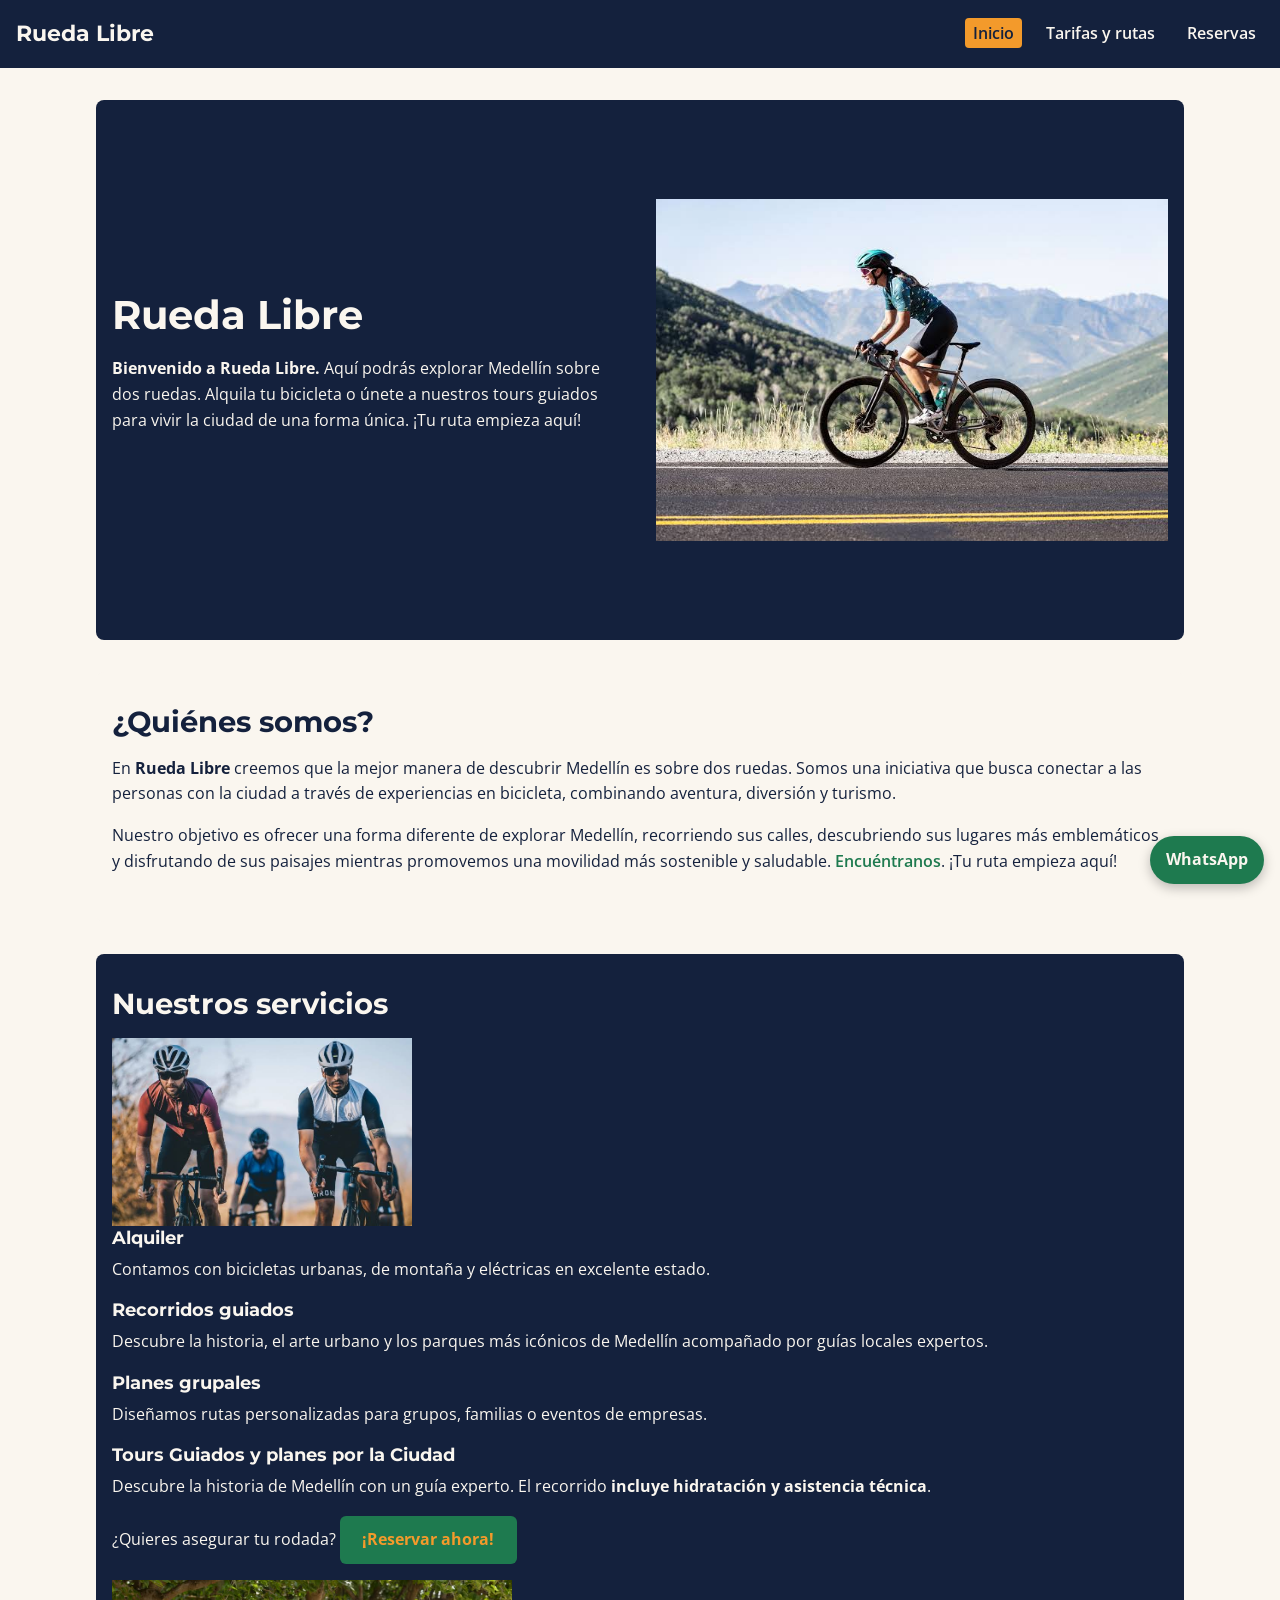
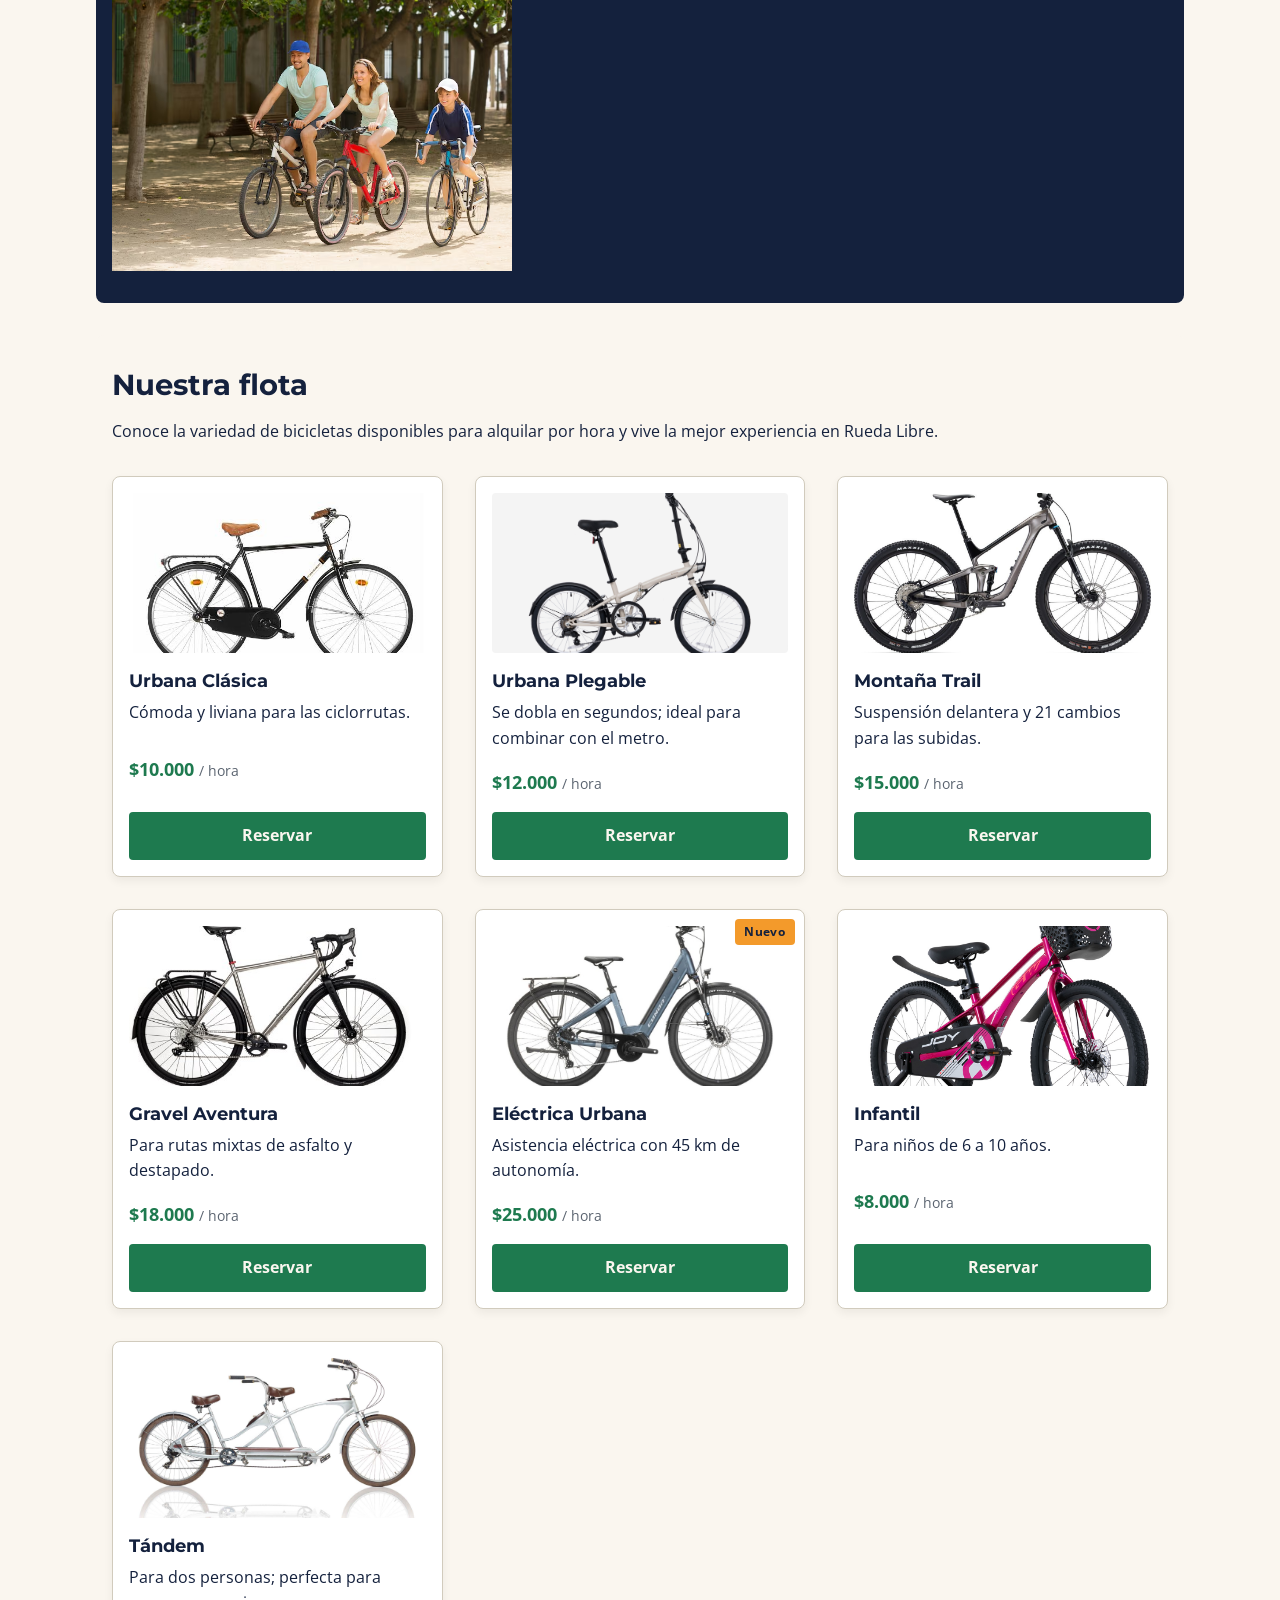
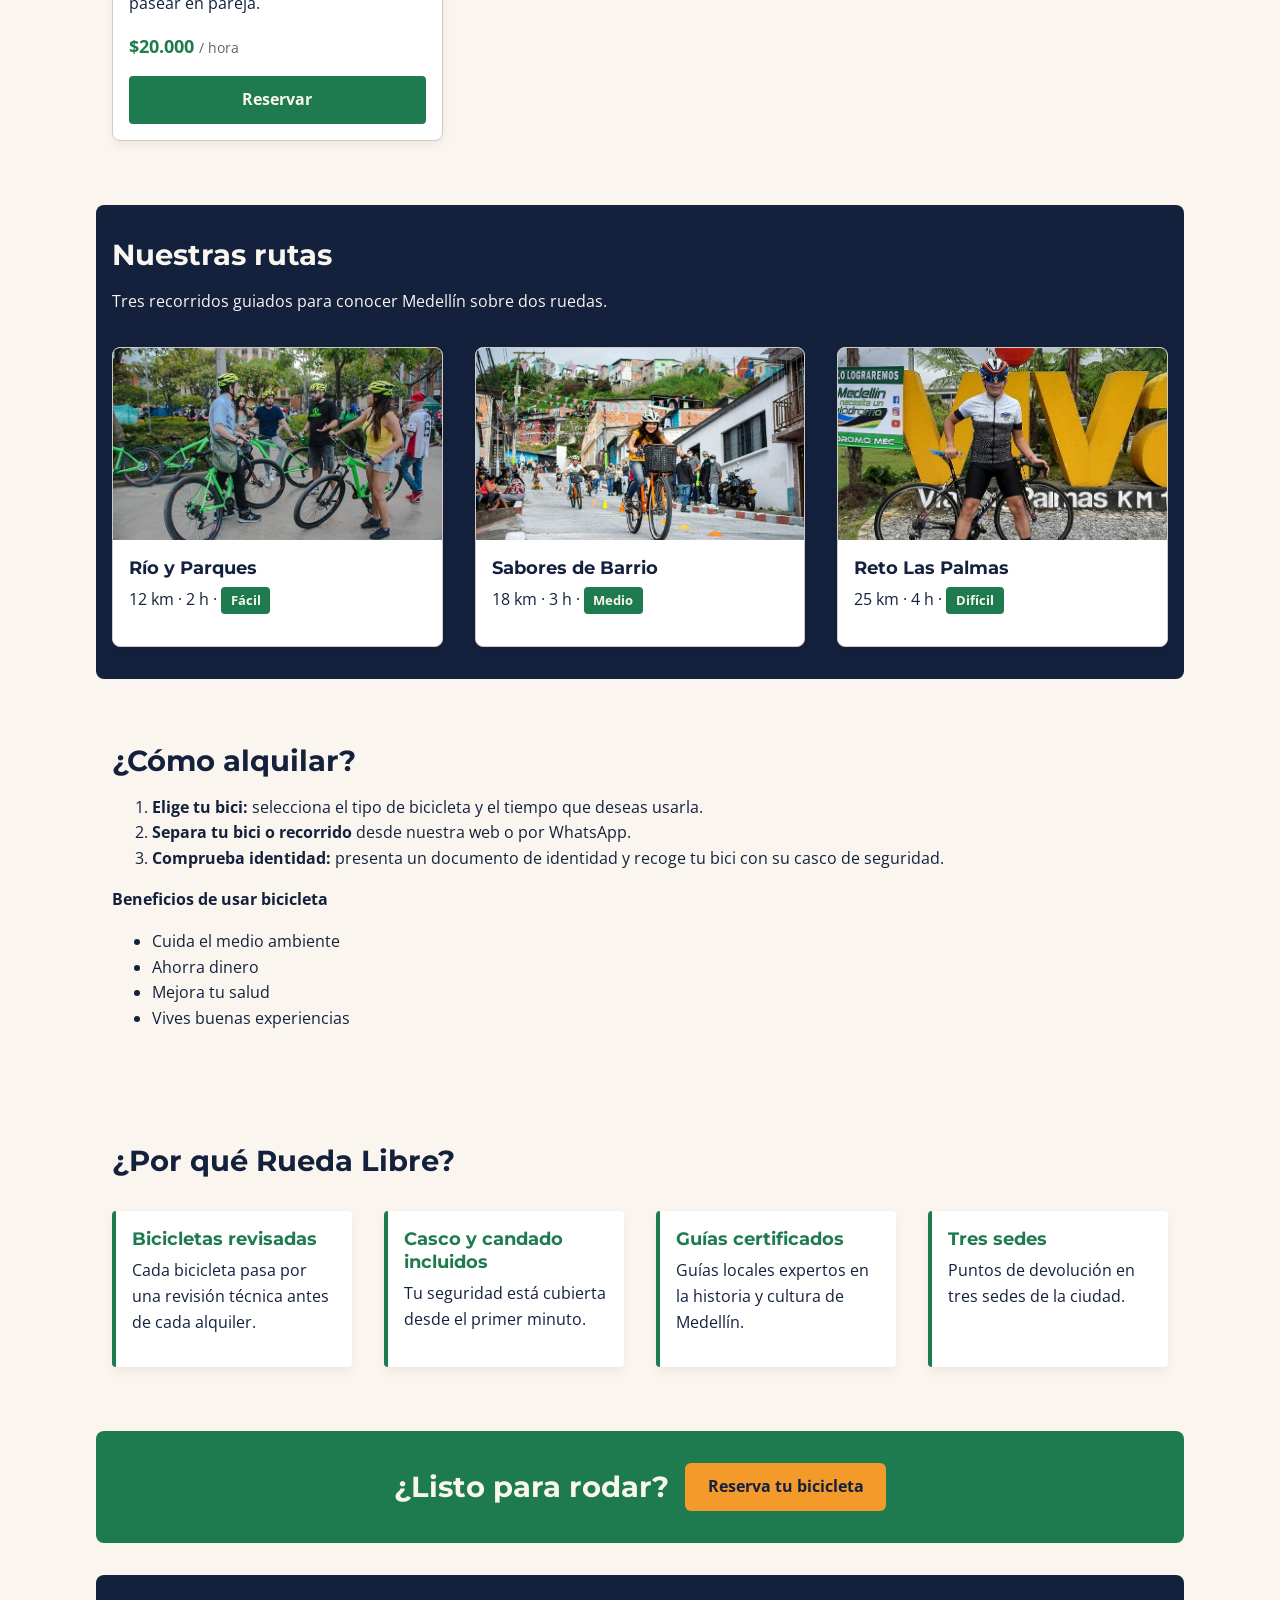
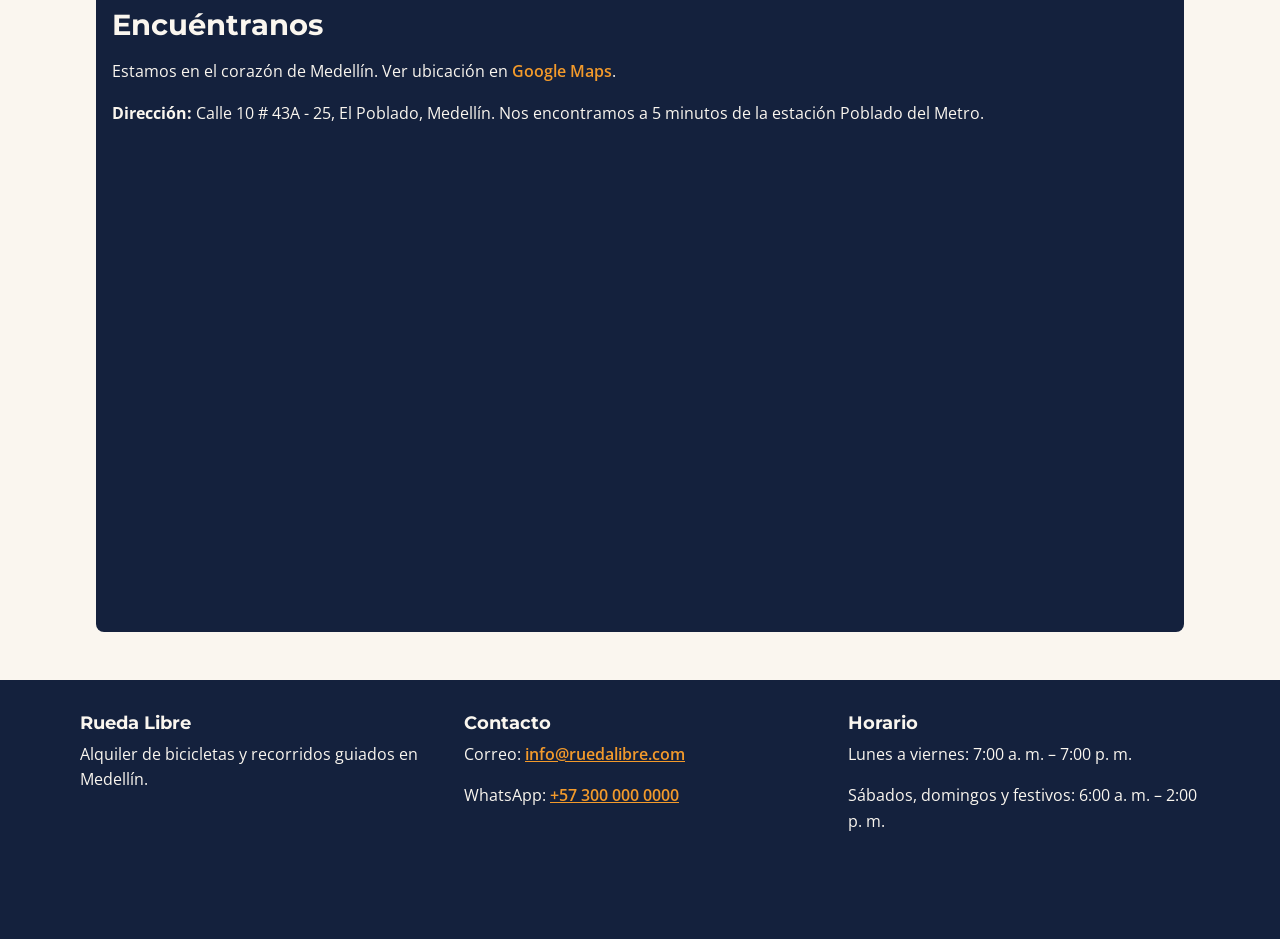
==== index.html @ cf364b38 "Actulizacion Rueda libre" ====
<!DOCTYPE html>
<html lang="es">
<head>
  <meta charset="UTF-8">
  <meta name="viewport" content="width=device-width, initial-scale=1.0">
  <meta name="description" content="Rueda Libre: alquiler de bicicletas y recorridos guiados en Medellín.">
  <title>Rueda Libre | Alquiler de Bicicletas en Medellín</title>

  <!-- Google Fonts -->
  <link rel="preconnect" href="https://fonts.googleapis.com">
  <link rel="preconnect" href="https://fonts.gstatic.com" crossorigin>
  <link href="https://fonts.googleapis.com/css2?family=Montserrat:wght@700&family=Open+Sans:wght@400;600&display=swap" rel="stylesheet">

  <!-- Hoja de estilos propia -->
  <link rel="stylesheet" href="./css/styles.css">
</head>
<body>

  <header>
    <p>Rueda Libre</p>
    <nav aria-label="Navegación principal">
      <ul id="menu">
        <li><a href="index.html" class="activo">Inicio</a></li>
        <li><a href="paginas/tarifas.html">Tarifas y rutas</a></li>
        <li><a href="paginas/reservas.html">Reservas</a></li>
      </ul>
    </nav>
  </header>

  <main>

    <!-- Portada -->
    <section id="bienvenida" class="container-oscuro portada">
      <div class="portada-texto">
        <h1>Rueda Libre</h1>
        <p><strong>Bienvenido a Rueda Libre.</strong> Aquí podrás explorar Medellín sobre dos ruedas. Alquila tu bicicleta o únete a nuestros tours guiados para vivir la ciudad de una forma única. ¡Tu ruta empieza aquí!</p>
      </div>
      <img src="./img/Logo.jpeg" alt="Logo de Rueda Libre" width="600">
    </section>

    <!-- Quiénes somos -->
    <section id="quienes-somos" class="container-claro">
      <h2>¿Quiénes somos?</h2>
      <p>En <strong>Rueda Libre</strong> creemos que la mejor manera de descubrir Medellín es sobre dos ruedas. Somos una iniciativa que busca conectar a las personas con la ciudad a través de experiencias en bicicleta, combinando aventura, diversión y turismo.</p>
      <p>Nuestro objetivo es ofrecer una forma diferente de explorar Medellín, recorriendo sus calles, descubriendo sus lugares más emblemáticos y disfrutando de sus paisajes mientras promovemos una movilidad más sostenible y saludable. <a href="#encuentranos">Encuéntranos</a>. ¡Tu ruta empieza aquí!</p>
    </section>

    <!-- Servicios -->
    <section id="nuestros-servicios" class="container-oscuro">
      <h2>Nuestros servicios</h2>
      <img src="./img/Servicios.jpeg" alt="Servicios ofrecidos por Rueda Libre" width="300">

      <article>
        <h3>Alquiler</h3>
        <p>Contamos con bicicletas urbanas, de montaña y eléctricas en excelente estado.</p>
      </article>

      <article>
        <h3>Recorridos guiados</h3>
        <p>Descubre la historia, el arte urbano y los parques más icónicos de Medellín acompañado por guías locales expertos.</p>
      </article>

      <article>
        <h3>Planes grupales</h3>
        <p>Diseñamos rutas personalizadas para grupos, familias o eventos de empresas.</p>
      </article>

      <article>
        <h3>Tours Guiados y planes por la Ciudad</h3>
        <p>Descubre la historia de Medellín con un guía experto. El recorrido <strong>incluye hidratación y asistencia técnica</strong>.</p>
        <p>¿Quieres asegurar tu rodada? <a href="paginas/reservas.html" class="btn-cta">¡Reservar ahora!</a></p>
        <img src="./img/familiaBici.avif" alt="Grupo de ciclistas en un tour por Medellín" width="400">
      </article>
    </section>

    <!-- Flota -->
    <section id="nuestra-flota" class="container-claro">
      <h2>Nuestra flota</h2>
      <p>Conoce la variedad de bicicletas disponibles para alquilar por hora y vive la mejor experiencia en Rueda Libre.</p>

      <div class="grid-flota">

        <article class="tarjeta-bici">
          <img src="./img/urbana-clasica.jpg" alt="Bicicleta urbana clásica de color claro">
          <h3>Urbana Clásica</h3>
          <p>Cómoda y liviana para las ciclorrutas.</p>
          <p class="precio">$10.000 <span class="unidad">/ hora</span></p>
          <a href="paginas/reservas.html" class="btn-reservar">Reservar</a>
        </article>

        <article class="tarjeta-bici">
          <img src="./img/urbana-plegable.jpg" alt="Bicicleta urbana plegable">
          <h3>Urbana Plegable</h3>
          <p>Se dobla en segundos; ideal para combinar con el metro.</p>
          <p class="precio">$12.000 <span class="unidad">/ hora</span></p>
          <a href="paginas/reservas.html" class="btn-reservar">Reservar</a>
        </article>

        <article class="tarjeta-bici">
          <img src="./img/montana-trail.jpg" alt="Bicicleta de montaña con suspensión delantera">
          <h3>Montaña Trail</h3>
          <p>Suspensión delantera y 21 cambios para las subidas.</p>
          <p class="precio">$15.000 <span class="unidad">/ hora</span></p>
          <a href="paginas/reservas.html" class="btn-reservar">Reservar</a>
        </article>

        <article class="tarjeta-bici">
          <img src="./img/gravel-aventura.jpg" alt="Bicicleta gravel para rutas mixtas">
          <h3>Gravel Aventura</h3>
          <p>Para rutas mixtas de asfalto y destapado.</p>
          <p class="precio">$18.000 <span class="unidad">/ hora</span></p>
          <a href="paginas/reservas.html" class="btn-reservar">Reservar</a>
        </article>

        <article class="tarjeta-bici">
          <span class="nuevo">Nuevo</span>
          <img src="./img/electrica-urbana.jpg" alt="Bicicleta eléctrica urbana">
          <h3>Eléctrica Urbana</h3>
          <p>Asistencia eléctrica con 45 km de autonomía.</p>
          <p class="precio">$25.000 <span class="unidad">/ hora</span></p>
          <a href="paginas/reservas.html" class="btn-reservar">Reservar</a>
        </article>

        <article class="tarjeta-bici">
          <img src="./img/infantil.jpg" alt="Bicicleta infantil para niños de 6 a 10 años">
          <h3>Infantil</h3>
          <p>Para niños de 6 a 10 años.</p>
          <p class="precio">$8.000 <span class="unidad">/ hora</span></p>
          <a href="paginas/reservas.html" class="btn-reservar">Reservar</a>
        </article>

        <article class="tarjeta-bici">
          <img src="./img/tandem.jpg" alt="Bicicleta tándem para dos personas">
          <h3>Tándem</h3>
          <p>Para dos personas; perfecta para pasear en pareja.</p>
          <p class="precio">$20.000 <span class="unidad">/ hora</span></p>
          <a href="paginas/reservas.html" class="btn-reservar">Reservar</a>
        </article>

      </div>
    </section>

    <section id="nuestras-rutas" class="container-oscuro">
      <h2>Nuestras rutas</h2>
      <p>Tres recorridos guiados para conocer Medellín sobre dos ruedas.</p>
      <div class="grid-rutas">

        <article class="tarjeta-ruta">
          <img src="./img/rio-parques.jpg" alt="Ciclistas recorriendo el río y los parques de Medellín">
          <div class="contenido">
            <h3>Río y Parques</h3>
            <p>12 km · 2 h · <span class="nivel">Fácil</span></p>
          </div>
        </article>

        <article class="tarjeta-ruta">
          <img src="./img/ruta-sabores-barrio.jpeg" alt="Ciclistas recorriendo los barrios de Medellín">
          <div class="contenido">
            <h3>Sabores de Barrio</h3>
            <p>18 km · 3 h · <span class="nivel">Medio</span></p>
          </div>
        </article>

        <article class="tarjeta-ruta">
          <img src="./img/ruta-laspalmas.jpg" alt="Ciclistas subiendo la vía Las Palmas">
          <div class="contenido">
            <h3>Reto Las Palmas</h3>
            <p>25 km · 4 h · <span class="nivel">Difícil</span></p>
          </div>
        </article>

      </div>
    </section>

    <!-- Cómo alquilar -->
    <section id="como-alquilar" class="container-claro">
      <h2>¿Cómo alquilar?</h2>
      <ol>
        <li><strong>Elige tu bici:</strong> selecciona el tipo de bicicleta y el tiempo que deseas usarla.</li>
        <li><strong>Separa tu bici o recorrido</strong> desde nuestra web o por WhatsApp.</li>
        <li><strong>Comprueba identidad:</strong> presenta un documento de identidad y recoge tu bici con su casco de seguridad.</li>
      </ol>

      <p><strong>Beneficios de usar bicicleta</strong></p>
      <ul>
        <li>Cuida el medio ambiente</li>
        <li>Ahorra dinero</li>
        <li>Mejora tu salud</li>
        <li>Vives buenas experiencias</li>
      </ul>
    </section>

    <!-- ¿Por qué Rueda Libre? (Día 6 TAREA 2 trasladada al index) -->
    <section id="por-que-rueda-libre" class="container-claro">
      <h2>¿Por qué Rueda Libre?</h2>
      <div class="grid-beneficios">

        <article class="beneficio">
          <h3>Bicicletas revisadas</h3>
          <p>Cada bicicleta pasa por una revisión técnica antes de cada alquiler.</p>
        </article>

        <article class="beneficio">
          <h3>Casco y candado incluidos</h3>
          <p>Tu seguridad está cubierta desde el primer minuto.</p>
        </article>

        <article class="beneficio">
          <h3>Guías certificados</h3>
          <p>Guías locales expertos en la historia y cultura de Medellín.</p>
        </article>

        <article class="beneficio">
          <h3>Tres sedes</h3>
          <p>Puntos de devolución en tres sedes de la ciudad.</p>
        </article>

      </div>
    </section>

    <!-- Franja CTA (Día 6 TAREA 2 trasladada al index) -->
    <section class="franja-cta" aria-label="Llamada a la acción">
      <h2>¿Listo para rodar?</h2>
      <a href="paginas/reservas.html" class="btn-cta">Reserva tu bicicleta</a>
    </section>

    <!-- Encuéntranos -->
    <section id="encuentranos" class="container-oscuro">
      <h2>Encuéntranos</h2>
      <p>Estamos en el corazón de Medellín. Ver ubicación en <a href="https://maps.app.goo.gl/ukgf8Xi4Ux13WKup7" target="_blank" rel="noopener">Google Maps</a>.</p>
      <p><strong>Dirección:</strong> Calle 10 # 43A - 25, El Poblado, Medellín. Nos encontramos a 5 minutos de la estación Poblado del Metro.</p>
      <iframe
        src="https://www.google.com/maps/embed?pb=!1m18!1m12!1m3!1d3966.4002104454767!2d-75.57083360000003!3d6.210829999999995!2m3!1f0!2f0!3f0!3m2!1i1024!2i768!4f13.1!3m3!1m2!1s0x8e44282bd472c605%3A0x809158f3af3c4193!2sAlambique!5e0!3m2!1ses!2sco!4v1792759664054!5m2!1ses!2sco"
        width="600" height="450" style="border:0;" allowfullscreen="" loading="lazy"
        referrerpolicy="strict-origin-when-cross-origin"
        title="Mapa de ubicación de Rueda Libre en Medellín"></iframe>
    </section>

  </main>

  <footer>
    <div class="footer-bloques">
      <div>
        <h3>Rueda Libre</h3>
        <p>Alquiler de bicicletas y recorridos guiados en Medellín.</p>
      </div>
      <div>
        <h3>Contacto</h3>
        <p>Correo: <a href="mailto:info@ruedalibre.com">info@ruedalibre.com</a></p>
        <p>WhatsApp: <a href="https://wa.me/573000000000" target="_blank" rel="noopener">+57 300 000 0000</a></p>
      </div>
      <div>
        <h3>Horario</h3>
        <p>Lunes a viernes: 7:00 a. m. – 7:00 p. m.</p>
        <p>Sábados, domingos y festivos: 6:00 a. m. – 2:00 p. m.</p>
      </div>
    </div>
  </footer>

  <!-- WhatsApp flotante -->
  <a href="https://wa.me/573000000000" class="whatsapp-flotante" target="_blank" rel="noopener">WhatsApp</a>

</body>
</html>
---- css/styles.css ----
/* ============================================================
   RUEDA LIBRE – Hoja de estilos unificada
   Organización:
     1. Variables (:root)
     2. Base / Reset
     3. Tipografía
     4. Header y navegación
     5. Layout principal (main, section, article, aside)
     6. Componentes: tarjetas, botones, etiquetas
     7. Tablas
     8. Formulario
     9. Footer
    10. WhatsApp flotante
    11. Responsive (mobile-first: 768px y 1200px)
   ============================================================ */

/* ---------- 1. VARIABLES ---------- */
:root {
  /* Colores de marca (paleta cliente) */
  --verde-ruta: #1E7A4F;
  --naranja-pedal: #F39A2B;
  --azul-noche: #14213D;
  --crema: #FAF6EF;
  --gris-asfalto: #5B6470;

  /* Tipografías */
  --fuente-titulos: "Montserrat", Arial, sans-serif;
  --fuente-texto: "Open Sans", Arial, sans-serif;

  /* Escala de espaciado */
  --esp-pequeno: 0.5rem;
  --esp-mediano: 1rem;
  --esp-grande: 2rem;
  --esp-xl: 3rem;

  /* Radios y sombras */
  --radio: 8px;
  --sombra-suave: 0 4px 10px rgba(0, 0, 0, 0.06);
}

/* ---------- 2. BASE / RESET ---------- */
*,
*::before,
*::after {
  box-sizing: border-box;
}

html {
  font-size: 100%;
}

body {
  margin: 0;
  padding: 0;
  font-family: var(--fuente-texto);
  color: var(--gris-asfalto);
  background-color: var(--crema);
  line-height: 1.6;
}

img {
  max-width: 100%;
  height: auto;
  display: block;
}

/* ---------- 3. TIPOGRAFÍA ---------- */
h1, h2, h3 {
  font-family: var(--fuente-titulos);
  font-weight: 700;
  color: var(--azul-noche);
  line-height: 1.25;
}

h1 { font-size: 2rem; margin: 0 0 var(--esp-mediano); }
h2 { font-size: 1.5rem; margin: 0 0 var(--esp-mediano); }
h3 { font-size: 1.15rem; margin: 0 0 var(--esp-pequeno); }

p {
  margin: 0 0 var(--esp-mediano);
}

a {
  color: var(--verde-ruta);
  text-decoration: none;
  font-weight: 600;
}

a:hover,
a:focus {
  color: var(--naranja-pedal);
  text-decoration: underline;
}

/* ---------- 4. HEADER Y NAVEGACIÓN ---------- */
header {
  background-color: var(--azul-noche);
  color: var(--crema);
  padding: var(--esp-mediano);
  display: flex;
  flex-direction: column;
  align-items: center;
  gap: var(--esp-mediano);
}

header p {
  font-family: var(--fuente-titulos);
  font-size: 1.4rem;
  font-weight: 700;
  color: var(--crema);
  margin: 0;
}

header img {
  border-radius: 4px;
}

#menu {
  list-style: none;
  margin: 0;
  padding: 0;
  display: flex;
  flex-wrap: wrap;
  justify-content: center;
  gap: var(--esp-mediano);
}

#menu a {
  color: var(--crema);
  text-decoration: none;
  font-weight: 600;
  padding: 0.25rem 0.5rem;
  border-radius: 4px;
  transition: color 0.3s ease, background-color 0.3s ease;
}

#menu a:hover,
#menu a:focus {
  color: var(--azul-noche);
  background-color: var(--naranja-pedal);
  outline: none;
}

/* Marca el enlace de la página actual – especificidad > #menu a */
#menu a.activo {
  color: var(--azul-noche);
  background-color: var(--naranja-pedal);
  font-weight: 600;
}

/* ---------- 5. LAYOUT PRINCIPAL ---------- */
main {
  max-width: 70rem;
  margin: var(--esp-grande) auto;
  padding: 0 var(--esp-mediano);
}

section {
  padding: var(--esp-grande) var(--esp-mediano);
  border-radius: var(--radio);
  margin-bottom: var(--esp-grande);
}

/* Variantes de fondo */
.container-claro {
  background-color: var(--crema);
  color: var(--azul-noche);
}

.container-oscuro {
  background-color: var(--azul-noche);
  color: var(--crema);
}

.container-oscuro h1,
.container-oscuro h2,
.container-oscuro h3,
.container-oscuro p,
.container-oscuro li {
  color: var(--crema);
}

.container-oscuro a {
  color: var(--naranja-pedal);
}

/* ---------- 6. COMPONENTES ---------- */

/* Portada de inicio: Grid 2 columnas */
.portada {
  display: grid;
  grid-template-columns: 1fr;
  gap: var(--esp-grande);
  align-items: center;
  min-height: 60vh;
}

.portada-texto {
  display: flex;
  flex-direction: column;
  justify-content: center;
}

/* Flota – Grid adaptable */
.grid-flota {
  display: grid;
  grid-template-columns: repeat(auto-fit, minmax(16rem, 1fr));
  gap: var(--esp-grande);
  margin-top: var(--esp-grande);
}

/* Tarjeta de bicicleta */
.tarjeta-bici {
  position: relative; /* ancla la etiqueta .nuevo */
  display: flex;
  flex-direction: column;
  justify-content: space-between;
  background-color: #ffffff;
  border: 1px solid #d1cbbd;
  border-radius: var(--radio);
  padding: var(--esp-mediano);
  box-shadow: var(--sombra-suave);
}

.tarjeta-bici img {
  width: 100%;
  height: 10rem;
  object-fit: cover;
  border-radius: 4px;
  margin-bottom: var(--esp-mediano);
}

.tarjeta-bici h3 {
  color: var(--azul-noche);
  margin-top: 0;
}

.tarjeta-bici p {
  flex-grow: 1;
}

.tarjeta-bici .precio {
  font-weight: 700;
  color: var(--verde-ruta);
  font-size: 1.1rem;
  margin-bottom: var(--esp-mediano);
}

.tarjeta-bici .unidad {
  font-size: 0.85rem;
  font-weight: 400;
  color: var(--gris-asfalto);
}

/* Botón Reservar dentro de tarjeta */
.btn-reservar {
  display: block;
  background-color: var(--verde-ruta);
  color: var(--crema);
  text-align: center;
  padding: 0.7rem var(--esp-mediano);
  border-radius: 4px;
  font-weight: 700;
  text-decoration: none;
  transition: background-color 0.3s ease, color 0.3s ease;
}

.btn-reservar:hover,
.btn-reservar:focus {
  background-color: var(--naranja-pedal);
  color: var(--azul-noche);
  text-decoration: none;
  outline: 2px solid var(--azul-noche);
  outline-offset: 2px;
}

/* Enlace tipo botón CTA (Reservar ahora) */
.btn-cta {
  display: inline-block;
  background-color: var(--verde-ruta);
  color: var(--crema);
  padding: 0.7rem 1.4rem;
  border-radius: 6px;
  font-weight: 700;
  text-decoration: none;
  transition: background-color 0.3s ease, color 0.3s ease;
}

.btn-cta:hover,
.btn-cta:focus {
  background-color: var(--naranja-pedal);
  color: var(--azul-noche);
  text-decoration: none;
  outline: 2px solid var(--azul-noche);
  outline-offset: 2px;
}

/* Etiqueta "Nuevo" (anclada a esquina de tarjeta) */
.nuevo {
  position: absolute;
  top: 0.6rem;
  right: 0.6rem;
  background-color: var(--naranja-pedal);
  color: var(--azul-noche);
  font-size: 0.75rem;
  font-weight: 700;
  padding: 0.2rem 0.6rem;
  border-radius: 4px;
  letter-spacing: 0.03em;
}

/* Galería de rutas – 3 columnas */
.grid-rutas {
  display: grid;
  grid-template-columns: 1fr;
  gap: var(--esp-grande);
  margin-top: var(--esp-grande);
}

.tarjeta-ruta {
  display: flex;
  flex-direction: column;
  background-color: #ffffff;
  border: 1px solid #d1cbbd;
  border-radius: var(--radio);
  overflow: hidden;
  box-shadow: var(--sombra-suave);
}

.tarjeta-ruta img {
  width: 100%;
  height: 12rem;
  object-fit: cover;
}

.tarjeta-ruta .contenido {
  padding: var(--esp-mediano);
}

.tarjeta-ruta h3{
  margin-top: 0;
  color: var(--azul-noche);
}

.tarjeta-ruta p{
  margin-top: 0;
  color: var(--azul-noche);
}

.nivel {
  display: inline-block;
  font-size: 0.8rem;
  font-weight: 700;
  padding: 0.2rem 0.6rem;
  border-radius: 4px;
  background-color: var(--verde-ruta);
  color: var(--crema);
}

/* Beneficios – Grid 4 columnas */
.grid-beneficios {
  display: grid;
  grid-template-columns: 1fr;
  gap: var(--esp-grande);
  margin-top: var(--esp-grande);
}

.beneficio {
  background-color: #ffffff;
  border-left: 4px solid var(--verde-ruta);
  padding: var(--esp-mediano);
  border-radius: 4px;
  box-shadow: var(--sombra-suave);
}

.beneficio h3 {
  color: var(--verde-ruta);
}

/* Franja "¿Listo para rodar?" */
.franja-cta {
  display: flex;
  flex-direction: column;
  align-items: center;
  gap: var(--esp-mediano);
  background-color: var(--verde-ruta);
  color: var(--crema);
  padding: var(--esp-grande) var(--esp-mediano);
  border-radius: var(--radio);
  text-align: center;
}

.franja-cta h2 {
  color: var(--crema);
  margin: 0;
}

.franja-cta .btn-cta {
  background-color: var(--naranja-pedal);
  color: var(--azul-noche);
}

.franja-cta .btn-cta:hover,
.franja-cta .btn-cta:focus {
  background-color: var(--crema);
  color: var(--azul-noche);
}

/* ---------- 7. TABLAS ---------- */
table {
  width: 100%;
  border-collapse: collapse;
  margin: var(--esp-mediano) 0;
  background-color: #ffffff;
  color: var(--gris-asfalto);
}

caption {
  font-weight: 700;
  margin-bottom: var(--esp-pequeno);
  color: var(--azul-noche);
  text-align: left;
  font-family: var(--fuente-titulos);
}

th, td {
  border: 1px solid #d1cbbd;
  padding: 0.75rem;
  text-align: left;
}

th {
  background-color: var(--azul-noche);
  color: var(--crema);
}

tbody tr:nth-child(even) {
  background-color: var(--crema);
}

/* ---------- 8. FORMULARIO ---------- */
fieldset {
  border: 2px solid var(--verde-ruta);
  border-radius: var(--radio);
  padding: var(--esp-grande) var(--esp-mediano);
  margin-bottom: var(--esp-grande);
  background-color: #ffffff;
}

legend {
  font-family: var(--fuente-titulos);
  font-weight: 700;
  color: var(--azul-noche);
  background-color: var(--naranja-pedal);
  padding: 0.3rem 0.8rem;
  border-radius: 4px;
}

label {
  display: block;
  font-weight: 600;
  color: var(--azul-noche);
  margin-bottom: 0.25rem;
}

input[type="text"],
input[type="email"],
input[type="tel"],
input[type="date"],
input[type="number"],
select,
textarea {
  width: 100%;
  padding: 0.6rem;
  border: 1px solid var(--gris-asfalto);
  border-radius: 4px;
  font-family: var(--fuente-texto);
  font-size: 1rem;
  color: var(--azul-noche);
  background-color: #ffffff;
}

input:focus,
select:focus,
textarea:focus {
  outline: 3px solid var(--naranja-pedal);
  outline-offset: 2px;
  border-color: var(--azul-noche);
}

/* Fila corta: documento + celular */
.fila-doble {
  display: grid;
  grid-template-columns: 1fr;
  gap: var(--esp-mediano);
}

button[type="submit"] {
  background-color: var(--verde-ruta);
  color: var(--crema);
  padding: 0.8rem 2rem;
  border: none;
  border-radius: 4px;
  font-family: var(--fuente-titulos);
  font-size: 1rem;
  font-weight: 700;
  cursor: pointer;
  transition: background-color 0.3s ease, color 0.3s ease;
}

button[type="submit"]:hover,
button[type="submit"]:focus {
  background-color: var(--naranja-pedal);
  color: var(--azul-noche);
  outline: 2px solid var(--azul-noche);
  outline-offset: 2px;
}

/* Layout reservas 2:1 */
.layout-reservas {
  display: grid;
  grid-template-columns: 1fr;
  gap: var(--esp-grande);
}

/* Aside informativo */
aside.info-lateral {
  background-color: var(--crema);
  border-left: 4px solid var(--naranja-pedal);
  padding: var(--esp-mediano);
  border-radius: 4px;
}

/* ---------- 9. FOOTER ---------- */
footer {
  background-color: var(--azul-noche);
  color: var(--crema);
  padding: var(--esp-grande) var(--esp-mediano);
  margin-top: var(--esp-xl);
}

.footer-bloques {
  display: flex;
  flex-direction: column;
  gap: var(--esp-grande);
  max-width: 70rem;
  margin: 0 auto;
}

.footer-bloques h3 {
  color: var(--crema);
  font-size: 1.1rem;
}

.footer-bloques a {
  color: var(--naranja-pedal);
  text-decoration: underline;
}

.footer-bloques a:hover,
.footer-bloques a:focus {
  color: var(--crema);
}

/* ---------- 10. WHATSAPP FLOTANTE ---------- */
.whatsapp-flotante {
  position: fixed;
  bottom: 1rem;
  right: 1rem;
  z-index: 100;
  background-color: var(--verde-ruta);
  color: var(--crema);
  padding: 0.7rem 1rem;
  border-radius: 50px;
  font-weight: 700;
  text-decoration: none;
  box-shadow: 0 4px 12px rgba(0, 0, 0, 0.25);
  transition: background-color 0.3s ease, color 0.3s ease;
}

.whatsapp-flotante:hover,
.whatsapp-flotante:focus {
  background-color: var(--naranja-pedal);
  color: var(--azul-noche);
  text-decoration: none;
  outline: 2px solid var(--crema);
  outline-offset: 2px;
}

/* Deja espacio para que el botón fijo no tape contenido del footer */
footer {
  padding-bottom: calc(var(--esp-grande) + 3.5rem);
}

/* ---------- 11. RESPONSIVE (mobile-first) ---------- */

/* Tablet: ≥ 768px */
@media (min-width: 768px) {
  header {
    flex-direction: row;
    justify-content: space-between;
  }

  #menu {
    justify-content: flex-end;
  }

  .portada {
    grid-template-columns: 1fr 1fr;
  }

  .grid-rutas {
    grid-template-columns: repeat(3, 1fr);
  }

  .grid-beneficios {
    grid-template-columns: repeat(2, 1fr);
  }

  .franja-cta {
    flex-direction: row;
    justify-content: center;
  }

  .layout-reservas {
    grid-template-columns: 2fr 1fr;
  }

  .fila-doble {
    grid-template-columns: 1fr 1fr;
  }

  .footer-bloques {
    flex-direction: row;
    align-items: flex-start;
    justify-content: space-between;
  }

  .footer-bloques > div {
    flex: 1;
  }
}

/* Escritorio: ≥ 1200px */
@media (min-width: 1200px) {
  h1 { font-size: 2.5rem; }
  h2 { font-size: 1.8rem; }

  .grid-beneficios {
    grid-template-columns: repeat(4, 1fr);
  }
}
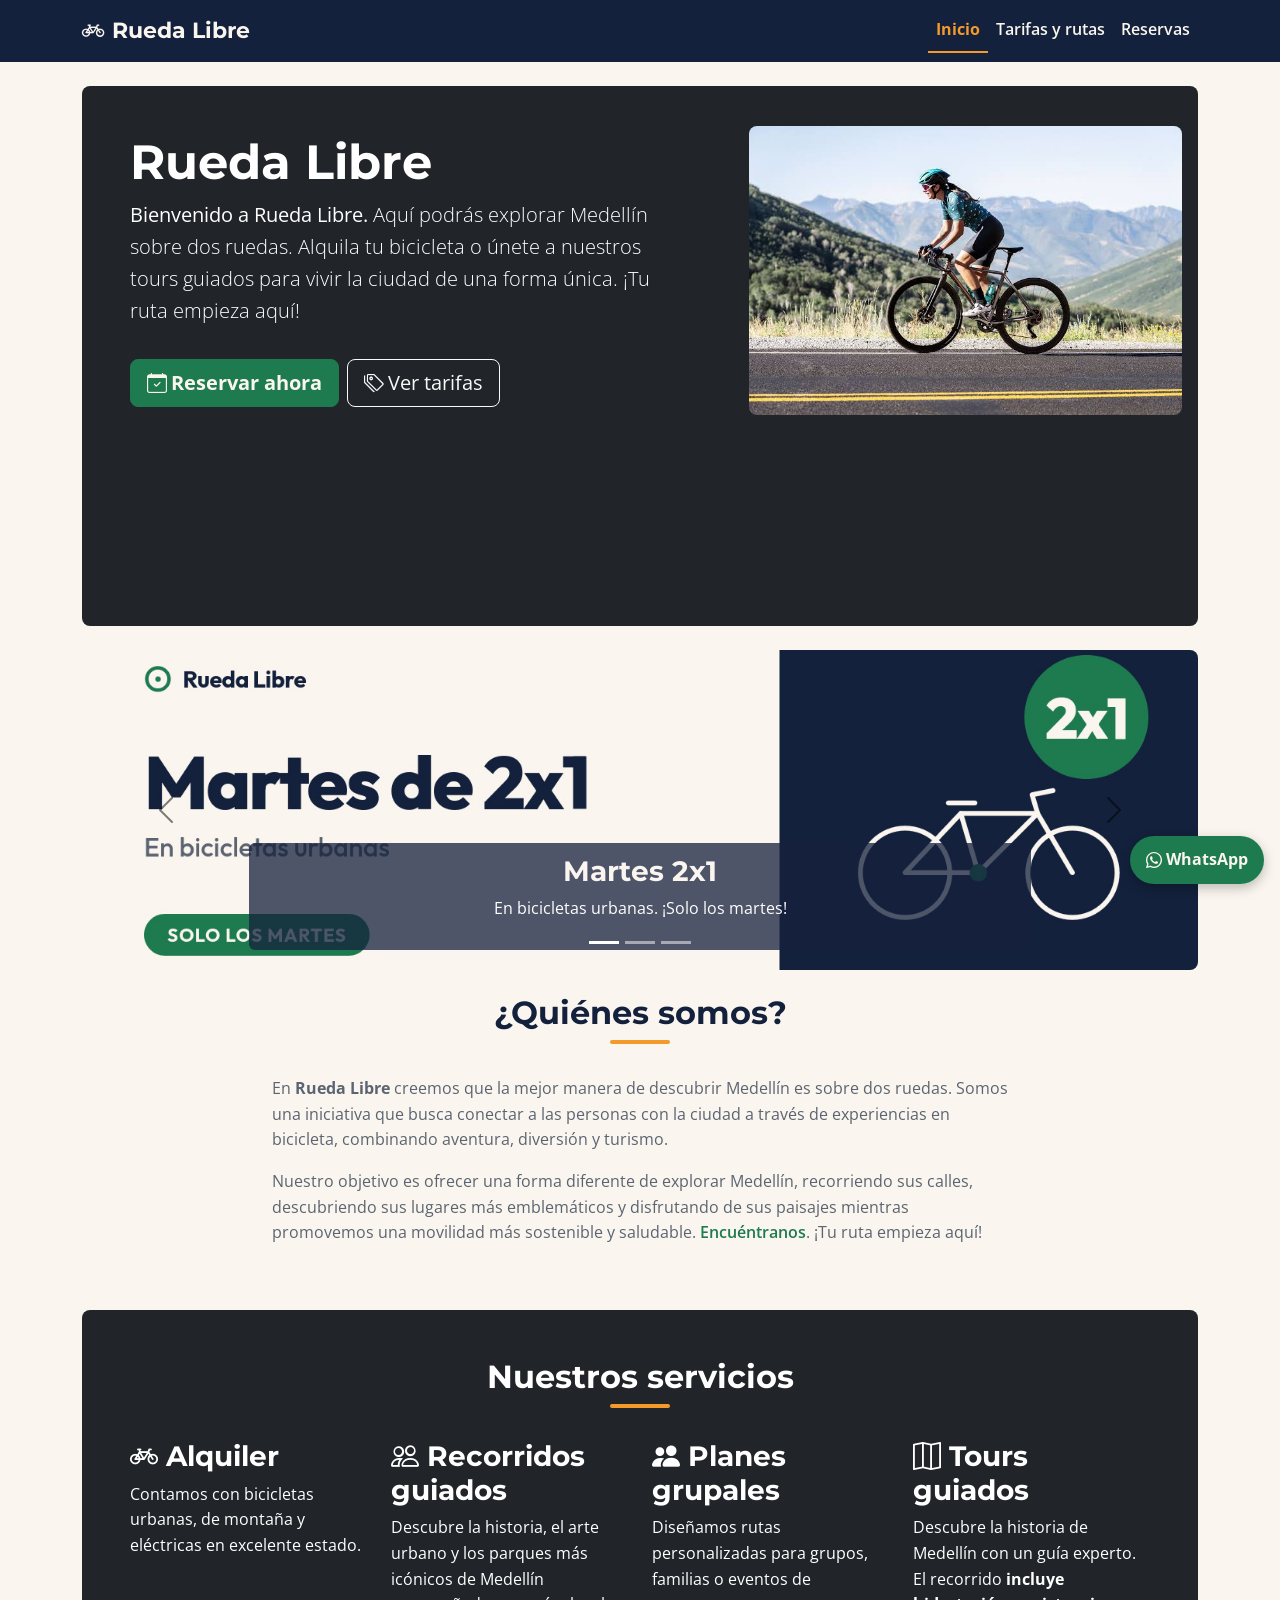
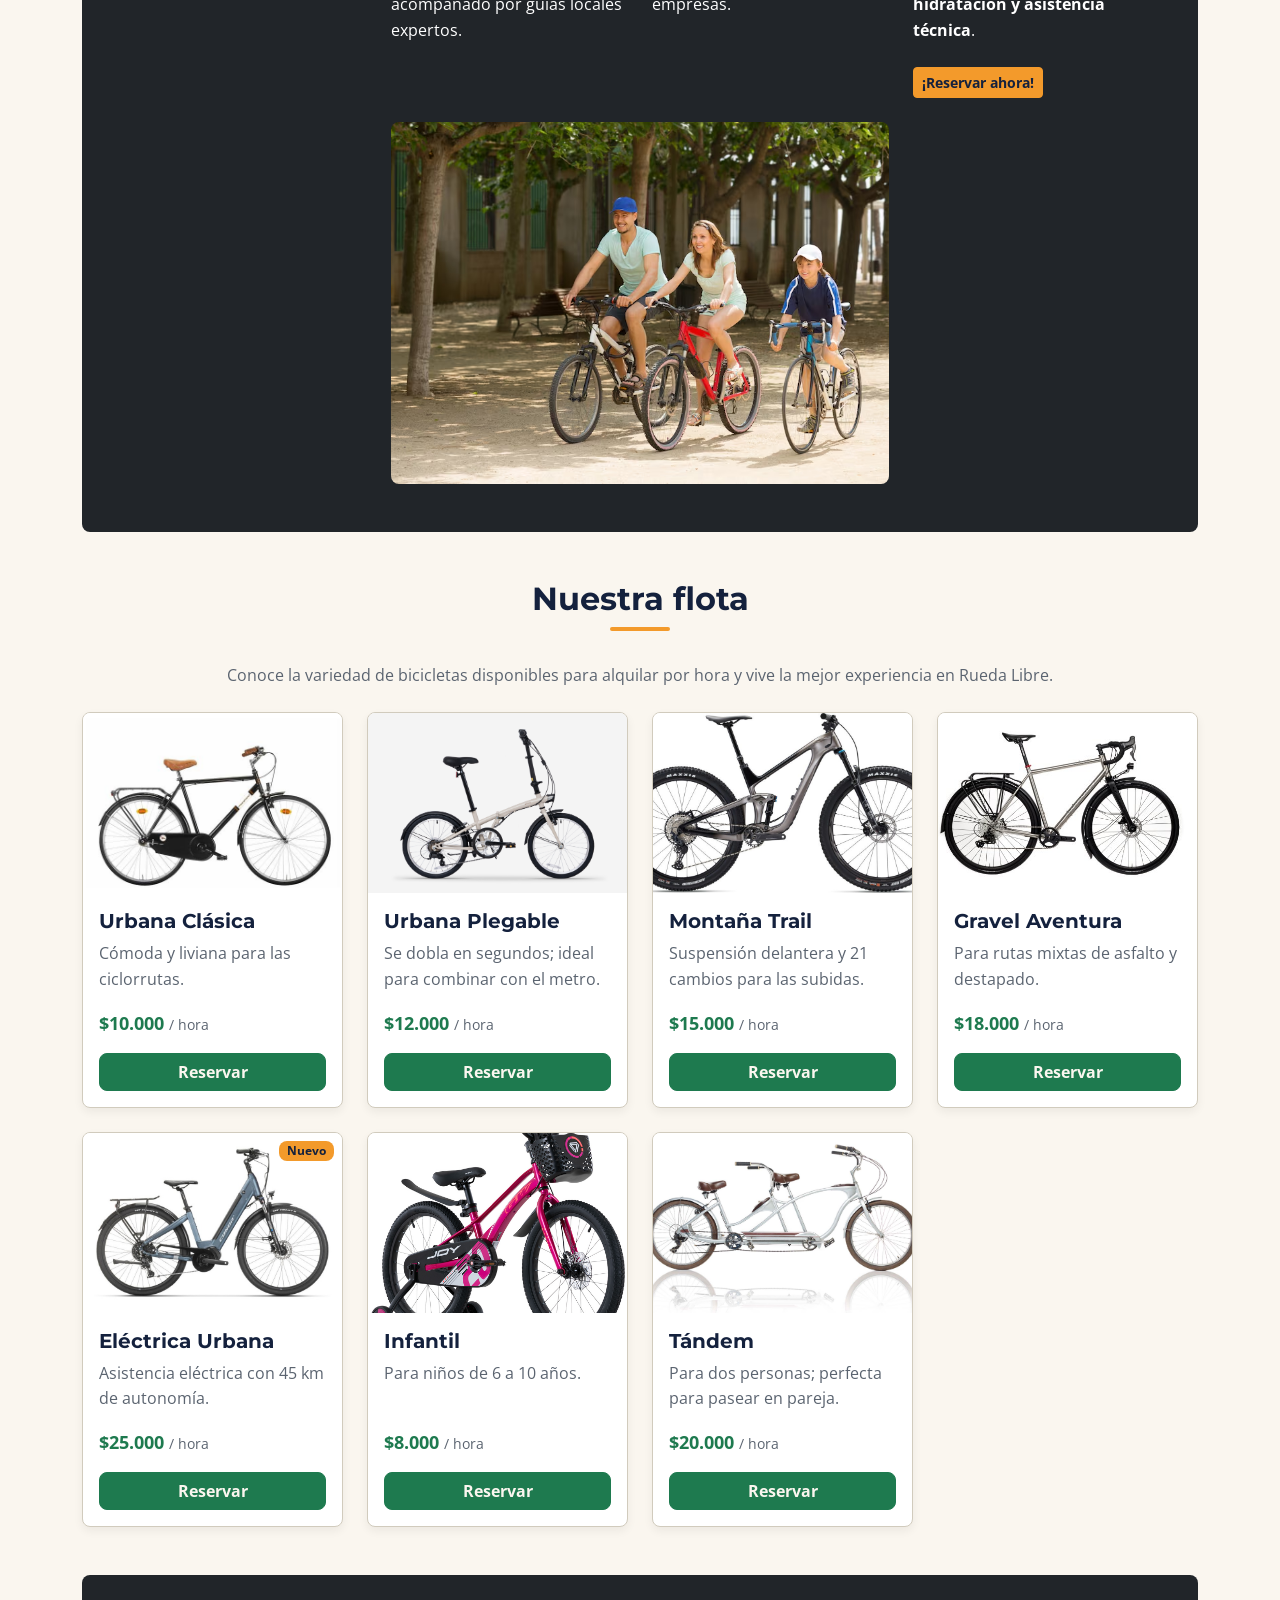
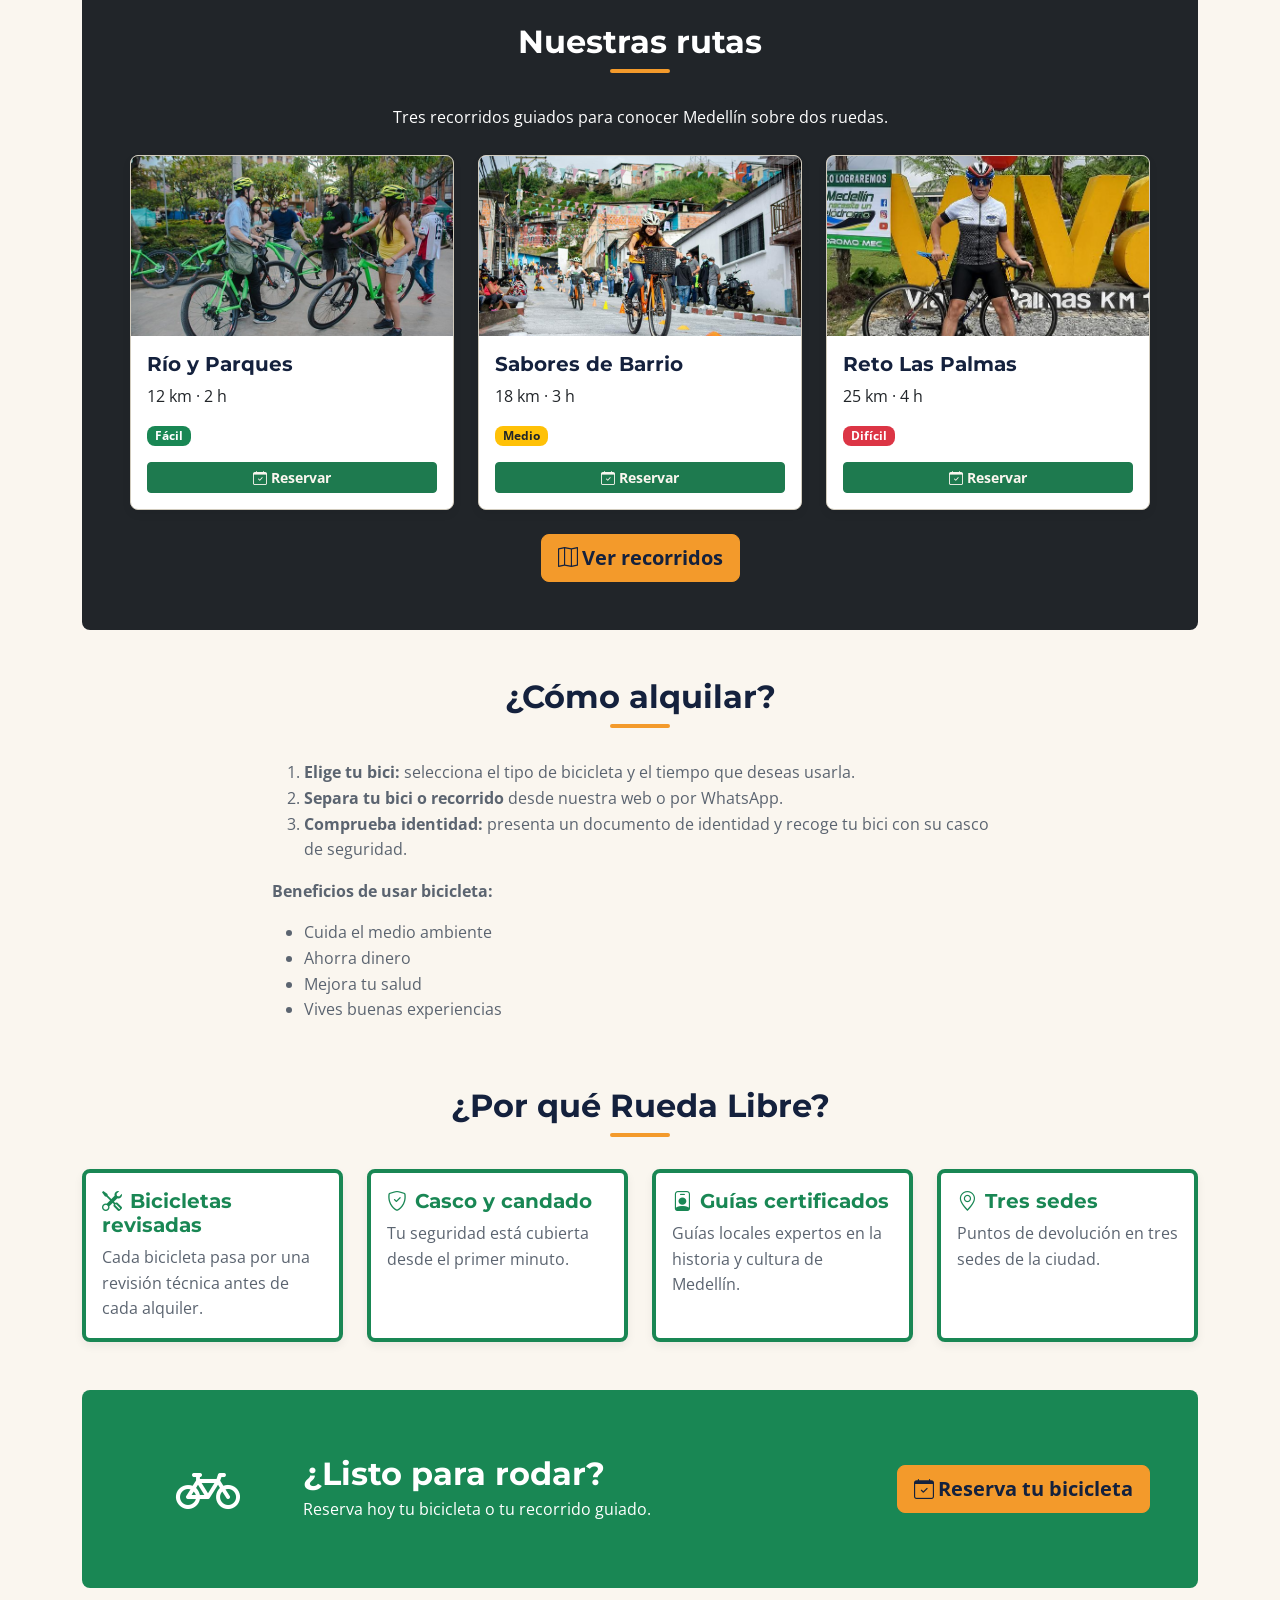
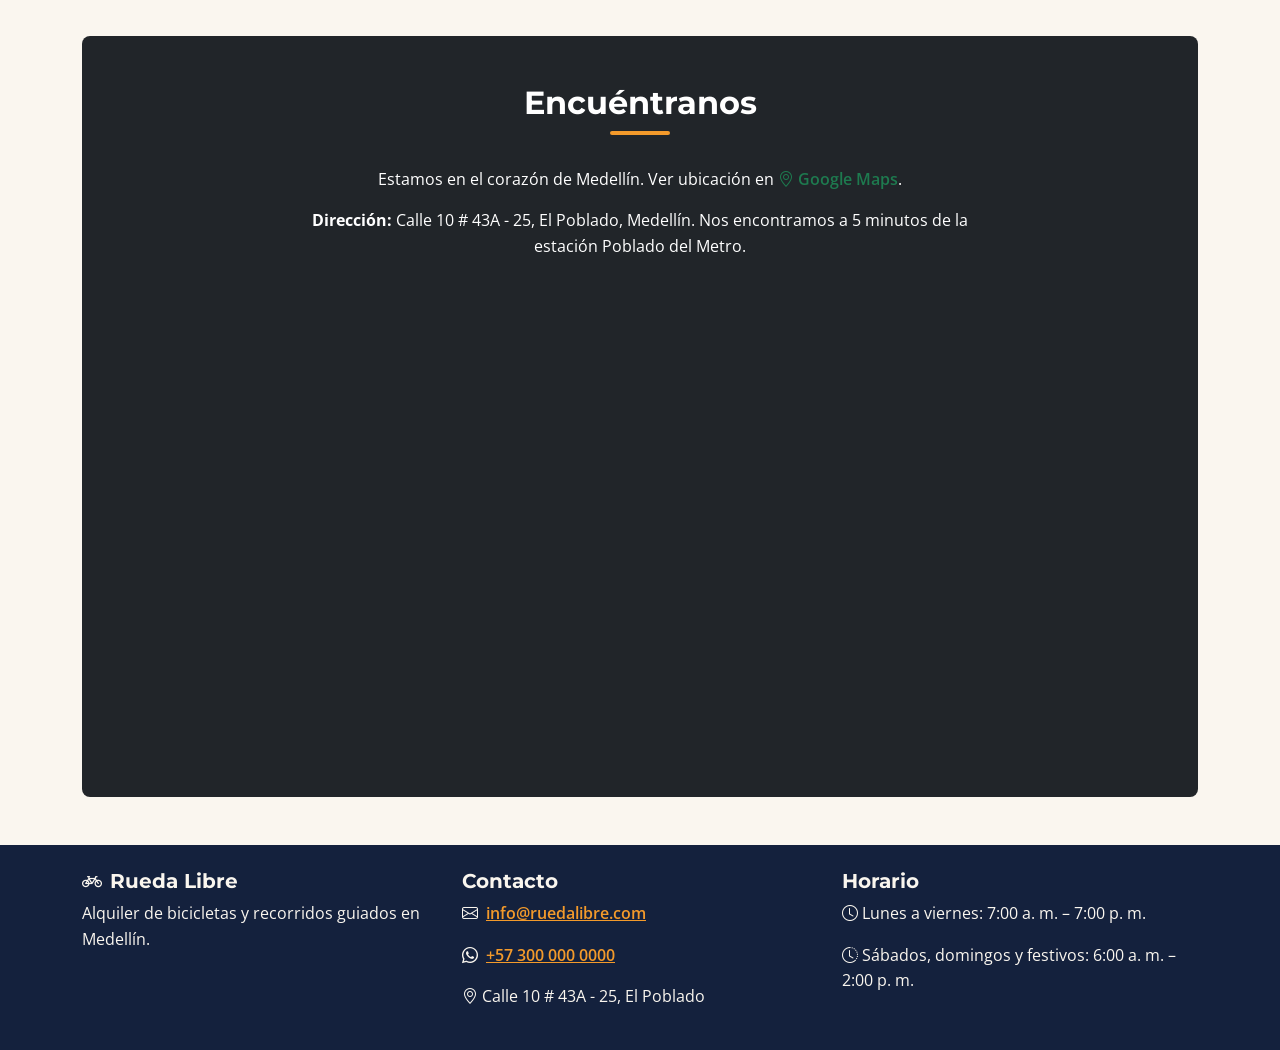
==== commit 36107284: "Organizando nombre index" ====
--- a/index.html
+++ b/index.html
@@ -6,259 +6,476 @@
   <meta name="description" content="Rueda Libre: alquiler de bicicletas y recorridos guiados en Medellín.">
   <title>Rueda Libre | Alquiler de Bicicletas en Medellín</title>
 
-  <!-- Google Fonts -->
   <link rel="preconnect" href="https://fonts.googleapis.com">
   <link rel="preconnect" href="https://fonts.gstatic.com" crossorigin>
   <link href="https://fonts.googleapis.com/css2?family=Montserrat:wght@700&family=Open+Sans:wght@400;600&display=swap" rel="stylesheet">
-
-  <!-- Hoja de estilos propia -->
-  <link rel="stylesheet" href="./css/styles.css">
+  
+  <link href="https://cdn.jsdelivr.net/npm/bootstrap@5.3.3/dist/css/bootstrap.min.css"
+        rel="stylesheet"
+        integrity="sha384-QWTKZyjpPEjISv5WaRU9OFeRpok6YctnYmDr5pNlyT2bRjXh0JMhjY6hW+ALEwIH"
+        crossorigin="anonymous">
+ 
+  <link rel="stylesheet"
+        href="https://cdn.jsdelivr.net/npm/bootstrap-icons@1.11.3/font/bootstrap-icons.min.css">
+
+
+  <link rel="stylesheet" href="./css/styles2.css">
 </head>
 <body>
 
   <header>
-    <p>Rueda Libre</p>
-    <nav aria-label="Navegación principal">
-      <ul id="menu">
-        <li><a href="index.html" class="activo">Inicio</a></li>
-        <li><a href="paginas/tarifas.html">Tarifas y rutas</a></li>
-        <li><a href="paginas/reservas.html">Reservas</a></li>
-      </ul>
+    <nav class="navbar navbar-expand-lg" aria-label="Navegación principal">
+      <div class="container">
+        <a class="navbar-brand" href="bootstrap.html">
+          <i class="bi bi-bicycle me-2" aria-hidden="true"></i>Rueda Libre
+        </a>
+        <button class="navbar-toggler" type="button"
+                data-bs-toggle="collapse" data-bs-target="#menuPrincipal"
+                aria-controls="menuPrincipal" aria-expanded="false"
+                aria-label="Abrir o cerrar menú de navegación">
+          <span class="navbar-toggler-icon"></span>
+        </button>
+        <div class="collapse navbar-collapse" id="menuPrincipal">
+          <ul class="navbar-nav ms-auto mb-2 mb-lg-0">
+            <li class="nav-item">
+              <a class="nav-link" href="bootstrap.html" aria-current="page">Inicio</a>
+            </li>
+            <li class="nav-item">
+              <a class="nav-link" href="paginas/tarifas2.html">Tarifas y rutas</a>
+            </li>
+            <li class="nav-item">
+              <a class="nav-link" href="paginas/reservas2.html">Reservas</a>
+            </li>
+          </ul>
+        </div>
+      </div>
     </nav>
   </header>
 
-  <main>
-
-    <!-- Portada -->
-    <section id="bienvenida" class="container-oscuro portada">
-      <div class="portada-texto">
-        <h1>Rueda Libre</h1>
-        <p><strong>Bienvenido a Rueda Libre.</strong> Aquí podrás explorar Medellín sobre dos ruedas. Alquila tu bicicleta o únete a nuestros tours guiados para vivir la ciudad de una forma única. ¡Tu ruta empieza aquí!</p>
-      </div>
-      <img src="./img/Logo.jpeg" alt="Logo de Rueda Libre" width="600">
-    </section>
-
-    <!-- Quiénes somos -->
-    <section id="quienes-somos" class="container-claro">
-      <h2>¿Quiénes somos?</h2>
-      <p>En <strong>Rueda Libre</strong> creemos que la mejor manera de descubrir Medellín es sobre dos ruedas. Somos una iniciativa que busca conectar a las personas con la ciudad a través de experiencias en bicicleta, combinando aventura, diversión y turismo.</p>
-      <p>Nuestro objetivo es ofrecer una forma diferente de explorar Medellín, recorriendo sus calles, descubriendo sus lugares más emblemáticos y disfrutando de sus paisajes mientras promovemos una movilidad más sostenible y saludable. <a href="#encuentranos">Encuéntranos</a>. ¡Tu ruta empieza aquí!</p>
-    </section>
-
-    <!-- Servicios -->
-    <section id="nuestros-servicios" class="container-oscuro">
-      <h2>Nuestros servicios</h2>
-      <img src="./img/Servicios.jpeg" alt="Servicios ofrecidos por Rueda Libre" width="300">
-
-      <article>
-        <h3>Alquiler</h3>
-        <p>Contamos con bicicletas urbanas, de montaña y eléctricas en excelente estado.</p>
-      </article>
-
-      <article>
-        <h3>Recorridos guiados</h3>
-        <p>Descubre la historia, el arte urbano y los parques más icónicos de Medellín acompañado por guías locales expertos.</p>
-      </article>
-
-      <article>
-        <h3>Planes grupales</h3>
-        <p>Diseñamos rutas personalizadas para grupos, familias o eventos de empresas.</p>
-      </article>
-
-      <article>
-        <h3>Tours Guiados y planes por la Ciudad</h3>
-        <p>Descubre la historia de Medellín con un guía experto. El recorrido <strong>incluye hidratación y asistencia técnica</strong>.</p>
-        <p>¿Quieres asegurar tu rodada? <a href="paginas/reservas.html" class="btn-cta">¡Reservar ahora!</a></p>
-        <img src="./img/familiaBici.avif" alt="Grupo de ciclistas en un tour por Medellín" width="400">
-      </article>
-    </section>
-
-    <!-- Flota -->
-    <section id="nuestra-flota" class="container-claro">
-      <h2>Nuestra flota</h2>
-      <p>Conoce la variedad de bicicletas disponibles para alquilar por hora y vive la mejor experiencia en Rueda Libre.</p>
-
-      <div class="grid-flota">
-
-        <article class="tarjeta-bici">
-          <img src="./img/urbana-clasica.jpg" alt="Bicicleta urbana clásica de color claro">
-          <h3>Urbana Clásica</h3>
-          <p>Cómoda y liviana para las ciclorrutas.</p>
-          <p class="precio">$10.000 <span class="unidad">/ hora</span></p>
-          <a href="paginas/reservas.html" class="btn-reservar">Reservar</a>
-        </article>
-
-        <article class="tarjeta-bici">
-          <img src="./img/urbana-plegable.jpg" alt="Bicicleta urbana plegable">
-          <h3>Urbana Plegable</h3>
-          <p>Se dobla en segundos; ideal para combinar con el metro.</p>
-          <p class="precio">$12.000 <span class="unidad">/ hora</span></p>
-          <a href="paginas/reservas.html" class="btn-reservar">Reservar</a>
-        </article>
-
-        <article class="tarjeta-bici">
-          <img src="./img/montana-trail.jpg" alt="Bicicleta de montaña con suspensión delantera">
-          <h3>Montaña Trail</h3>
-          <p>Suspensión delantera y 21 cambios para las subidas.</p>
-          <p class="precio">$15.000 <span class="unidad">/ hora</span></p>
-          <a href="paginas/reservas.html" class="btn-reservar">Reservar</a>
-        </article>
-
-        <article class="tarjeta-bici">
-          <img src="./img/gravel-aventura.jpg" alt="Bicicleta gravel para rutas mixtas">
-          <h3>Gravel Aventura</h3>
-          <p>Para rutas mixtas de asfalto y destapado.</p>
-          <p class="precio">$18.000 <span class="unidad">/ hora</span></p>
-          <a href="paginas/reservas.html" class="btn-reservar">Reservar</a>
-        </article>
-
-        <article class="tarjeta-bici">
-          <span class="nuevo">Nuevo</span>
-          <img src="./img/electrica-urbana.jpg" alt="Bicicleta eléctrica urbana">
-          <h3>Eléctrica Urbana</h3>
-          <p>Asistencia eléctrica con 45 km de autonomía.</p>
-          <p class="precio">$25.000 <span class="unidad">/ hora</span></p>
-          <a href="paginas/reservas.html" class="btn-reservar">Reservar</a>
-        </article>
-
-        <article class="tarjeta-bici">
-          <img src="./img/infantil.jpg" alt="Bicicleta infantil para niños de 6 a 10 años">
-          <h3>Infantil</h3>
-          <p>Para niños de 6 a 10 años.</p>
-          <p class="precio">$8.000 <span class="unidad">/ hora</span></p>
-          <a href="paginas/reservas.html" class="btn-reservar">Reservar</a>
-        </article>
-
-        <article class="tarjeta-bici">
-          <img src="./img/tandem.jpg" alt="Bicicleta tándem para dos personas">
-          <h3>Tándem</h3>
-          <p>Para dos personas; perfecta para pasear en pareja.</p>
-          <p class="precio">$20.000 <span class="unidad">/ hora</span></p>
-          <a href="paginas/reservas.html" class="btn-reservar">Reservar</a>
-        </article>
-
-      </div>
-    </section>
-
-    <section id="nuestras-rutas" class="container-oscuro">
-      <h2>Nuestras rutas</h2>
-      <p>Tres recorridos guiados para conocer Medellín sobre dos ruedas.</p>
-      <div class="grid-rutas">
-
-        <article class="tarjeta-ruta">
-          <img src="./img/rio-parques.jpg" alt="Ciclistas recorriendo el río y los parques de Medellín">
-          <div class="contenido">
-            <h3>Río y Parques</h3>
-            <p>12 km · 2 h · <span class="nivel">Fácil</span></p>
-          </div>
-        </article>
-
-        <article class="tarjeta-ruta">
-          <img src="./img/ruta-sabores-barrio.jpeg" alt="Ciclistas recorriendo los barrios de Medellín">
-          <div class="contenido">
-            <h3>Sabores de Barrio</h3>
-            <p>18 km · 3 h · <span class="nivel">Medio</span></p>
-          </div>
-        </article>
-
-        <article class="tarjeta-ruta">
-          <img src="./img/ruta-laspalmas.jpg" alt="Ciclistas subiendo la vía Las Palmas">
-          <div class="contenido">
-            <h3>Reto Las Palmas</h3>
-            <p>25 km · 4 h · <span class="nivel">Difícil</span></p>
-          </div>
-        </article>
-
-      </div>
-    </section>
-
-    <!-- Cómo alquilar -->
-    <section id="como-alquilar" class="container-claro">
-      <h2>¿Cómo alquilar?</h2>
-      <ol>
-        <li><strong>Elige tu bici:</strong> selecciona el tipo de bicicleta y el tiempo que deseas usarla.</li>
-        <li><strong>Separa tu bici o recorrido</strong> desde nuestra web o por WhatsApp.</li>
-        <li><strong>Comprueba identidad:</strong> presenta un documento de identidad y recoge tu bici con su casco de seguridad.</li>
-      </ol>
-
-      <p><strong>Beneficios de usar bicicleta</strong></p>
-      <ul>
-        <li>Cuida el medio ambiente</li>
-        <li>Ahorra dinero</li>
-        <li>Mejora tu salud</li>
-        <li>Vives buenas experiencias</li>
-      </ul>
-    </section>
-
-    <!-- ¿Por qué Rueda Libre? (Día 6 TAREA 2 trasladada al index) -->
-    <section id="por-que-rueda-libre" class="container-claro">
-      <h2>¿Por qué Rueda Libre?</h2>
-      <div class="grid-beneficios">
-
-        <article class="beneficio">
-          <h3>Bicicletas revisadas</h3>
-          <p>Cada bicicleta pasa por una revisión técnica antes de cada alquiler.</p>
-        </article>
-
-        <article class="beneficio">
-          <h3>Casco y candado incluidos</h3>
-          <p>Tu seguridad está cubierta desde el primer minuto.</p>
-        </article>
-
-        <article class="beneficio">
-          <h3>Guías certificados</h3>
-          <p>Guías locales expertos en la historia y cultura de Medellín.</p>
-        </article>
-
-        <article class="beneficio">
-          <h3>Tres sedes</h3>
-          <p>Puntos de devolución en tres sedes de la ciudad.</p>
-        </article>
-
-      </div>
-    </section>
-
-    <!-- Franja CTA (Día 6 TAREA 2 trasladada al index) -->
-    <section class="franja-cta" aria-label="Llamada a la acción">
-      <h2>¿Listo para rodar?</h2>
-      <a href="paginas/reservas.html" class="btn-cta">Reserva tu bicicleta</a>
-    </section>
-
-    <!-- Encuéntranos -->
-    <section id="encuentranos" class="container-oscuro">
-      <h2>Encuéntranos</h2>
-      <p>Estamos en el corazón de Medellín. Ver ubicación en <a href="https://maps.app.goo.gl/ukgf8Xi4Ux13WKup7" target="_blank" rel="noopener">Google Maps</a>.</p>
-      <p><strong>Dirección:</strong> Calle 10 # 43A - 25, El Poblado, Medellín. Nos encontramos a 5 minutos de la estación Poblado del Metro.</p>
-      <iframe
-        src="https://www.google.com/maps/embed?pb=!1m18!1m12!1m3!1d3966.4002104454767!2d-75.57083360000003!3d6.210829999999995!2m3!1f0!2f0!3f0!3m2!1i1024!2i768!4f13.1!3m3!1m2!1s0x8e44282bd472c605%3A0x809158f3af3c4193!2sAlambique!5e0!3m2!1ses!2sco!4v1792759664054!5m2!1ses!2sco"
-        width="600" height="450" style="border:0;" allowfullscreen="" loading="lazy"
-        referrerpolicy="strict-origin-when-cross-origin"
-        title="Mapa de ubicación de Rueda Libre en Medellín"></iframe>
+  <main class="container py-4">
+
+    <section id="bienvenida" class="bg-dark text-white rounded-3 mb-4 overflow-hidden portada-altura">
+      <div class="row g-0 align-items-center h-100">
+        <div class="col-12 col-md-7 p-4 p-md-5 portada-texto">
+          <h1 class="display-5 fw-bold text-white">Rueda Libre</h1>
+          <p class="lead text-white">
+            <strong>Bienvenido a Rueda Libre.</strong> Aquí podrás explorar Medellín sobre dos ruedas.
+            Alquila tu bicicleta o únete a nuestros tours guiados para vivir la ciudad de una forma única.
+            ¡Tu ruta empieza aquí!
+          </p>
+          <div class="d-flex flex-wrap gap-2 mt-3">
+            <a href="paginas/reservas2.html" class="btn btn-primary btn-lg">
+              <i class="bi bi-calendar-check me-1" aria-hidden="true"></i>Reservar ahora
+            </a>
+            <a href="paginas/tarifas2.html" class="btn btn-outline-light btn-lg">
+              <i class="bi bi-tags me-1" aria-hidden="true"></i>Ver tarifas
+            </a>
+          </div>
+        </div>
+        <div class="col-12 col-md-5 p-3 text-center">
+          <img src="./img/Logo.jpeg" alt="Logo de Rueda Libre" class="img-fluid rounded">
+        </div>
+      </div>
+    </section>
+
+    <section id="promociones" class="mb-4">
+      <div id="carouselPromos" class="carousel slide" data-bs-ride="carousel">
+        <div class="carousel-indicators">
+          <button type="button" data-bs-target="#carouselPromos" data-bs-slide-to="0"
+                  class="active" aria-current="true" aria-label="Promoción 1"></button>
+          <button type="button" data-bs-target="#carouselPromos" data-bs-slide-to="1"
+                  aria-label="Promoción 2"></button>
+          <button type="button" data-bs-target="#carouselPromos" data-bs-slide-to="2"
+                  aria-label="Promoción 3"></button>
+        </div>
+        <div class="carousel-inner rounded-3">
+          <div class="carousel-item active">
+            <img src="./img/promo-2x1.jpg" class="d-block w-100"
+                 alt="Promoción martes 2x1 en bicicletas urbanas">
+            <div class="carousel-caption d-none d-md-block">
+              <h3>Martes 2x1</h3>
+              <p>En bicicletas urbanas. ¡Solo los martes!</p>
+            </div>
+          </div>
+          <div class="carousel-item">
+            <img src="./img/promo-electricas.jpg" class="d-block w-100"
+                 alt="Promoción 20 por ciento de descuento en bicicletas eléctricas de lunes a jueves">
+            <div class="carousel-caption d-none d-md-block">
+              <h3>20% en eléctricas</h3>
+              <p>De lunes a jueves.</p>
+            </div>
+          </div>
+          <div class="carousel-item">
+            <img src="./img/promo-cumple.jpg" class="d-block w-100"
+                 alt="Promoción recorrido guiado gratis si cumples años">
+            <div class="carousel-caption d-none d-md-block">
+              <h3>¡Cumpleaños gratis!</h3>
+              <p>Si cumples años, el recorrido guiado es gratis.</p>
+            </div>
+          </div>
+        </div>
+        <button class="carousel-control-prev" type="button"
+                data-bs-target="#carouselPromos" data-bs-slide="prev">
+          <span class="carousel-control-prev-icon" aria-hidden="true"></span>
+          <span class="visually-hidden">Promoción anterior</span>
+        </button>
+        <button class="carousel-control-next" type="button"
+                data-bs-target="#carouselPromos" data-bs-slide="next">
+          <span class="carousel-control-next-icon" aria-hidden="true"></span>
+          <span class="visually-hidden">Siguiente promoción</span>
+        </button>
+      </div>
+    </section>
+
+    <section id="quienes-somos" class="mb-5">
+      <h2 class="titulo-seccion">¿Quiénes somos?</h2>
+      <div class="row">
+        <div class="col-12 col-lg-8 mx-auto">
+          <p>En <strong>Rueda Libre</strong> creemos que la mejor manera de descubrir Medellín es
+            sobre dos ruedas. Somos una iniciativa que busca conectar a las personas con la ciudad
+            a través de experiencias en bicicleta, combinando aventura, diversión y turismo.</p>
+          <p>Nuestro objetivo es ofrecer una forma diferente de explorar Medellín, recorriendo sus
+            calles, descubriendo sus lugares más emblemáticos y disfrutando de sus paisajes mientras
+            promovemos una movilidad más sostenible y saludable.
+            <a href="#encuentranos">Encuéntranos</a>. ¡Tu ruta empieza aquí!</p>
+        </div>
+      </div>
+    </section>
+
+    <section id="nuestros-servicios" class="bg-dark text-white rounded-3 p-4 p-md-5 mb-5">
+      <h2 class="titulo-seccion text-white">Nuestros servicios</h2>
+      <div class="row g-4">
+        <div class="col-12 col-md-6 col-lg-3">
+          <article class="h-100">
+            <h3 class="text-white"><i class="bi bi-bicycle me-2" aria-hidden="true"></i>Alquiler</h3>
+            <p>Contamos con bicicletas urbanas, de montaña y eléctricas en excelente estado.</p>
+          </article>
+        </div>
+        <div class="col-12 col-md-6 col-lg-3">
+          <article class="h-100">
+            <h3 class="text-white"><i class="bi bi-people me-2" aria-hidden="true"></i>Recorridos guiados</h3>
+            <p>Descubre la historia, el arte urbano y los parques más icónicos de Medellín
+              acompañado por guías locales expertos.</p>
+          </article>
+        </div>
+        <div class="col-12 col-md-6 col-lg-3">
+          <article class="h-100">
+            <h3 class="text-white"><i class="bi bi-people-fill me-2" aria-hidden="true"></i>Planes grupales</h3>
+            <p>Diseñamos rutas personalizadas para grupos, familias o eventos de empresas.</p>
+          </article>
+        </div>
+        <div class="col-12 col-md-6 col-lg-3">
+          <article class="h-100">
+            <h3 class="text-white"><i class="bi bi-map me-2" aria-hidden="true"></i>Tours guiados</h3>
+            <p>Descubre la historia de Medellín con un guía experto. El recorrido
+              <strong>incluye hidratación y asistencia técnica</strong>.</p>
+            <a href="paginas/reservas2.html" class="btn btn-naranja btn-sm mt-2">¡Reservar ahora!</a>
+          </article>
+        </div>
+      </div>
+      <div class="row mt-4">
+        <div class="col-12 col-md-6 mx-auto text-center">
+          <img src="./img/familiaBici.avif" alt="Grupo de ciclistas en un tour por Medellín"
+               class="img-fluid rounded">
+        </div>
+      </div>
+    </section>
+
+    <section id="nuestra-flota" class="mb-5">
+      <h2 class="titulo-seccion">Nuestra flota</h2>
+      <p class="text-center mb-4">Conoce la variedad de bicicletas disponibles para alquilar por
+        hora y vive la mejor experiencia en Rueda Libre.</p>
+
+      <div class="row g-4">
+
+        <div class="col-12 col-sm-6 col-lg-4 col-xl-3">
+          <article class="card h-100">
+            <img src="./img/urbana-clasica.jpg" class="card-img-top" alt="Bicicleta urbana clásica">
+            <div class="card-body d-flex flex-column">
+              <h3 class="card-title fs-5">Urbana Clásica</h3>
+              <p class="card-text flex-grow-1">Cómoda y liviana para las ciclorrutas.</p>
+              <p class="precio mb-3">$10.000 <span class="unidad">/ hora</span></p>
+              <a href="paginas/reservas2.html" class="btn btn-primary mt-auto">Reservar</a>
+            </div>
+          </article>
+        </div>
+
+        <div class="col-12 col-sm-6 col-lg-4 col-xl-3">
+          <article class="card h-100">
+            <img src="./img/urbana-plegable.jpg" class="card-img-top" alt="Bicicleta urbana plegable">
+            <div class="card-body d-flex flex-column">
+              <h3 class="card-title fs-5">Urbana Plegable</h3>
+              <p class="card-text flex-grow-1">Se dobla en segundos; ideal para combinar con el metro.</p>
+              <p class="precio mb-3">$12.000 <span class="unidad">/ hora</span></p>
+              <a href="paginas/reservas2.html" class="btn btn-primary mt-auto">Reservar</a>
+            </div>
+          </article>
+        </div>
+
+        <div class="col-12 col-sm-6 col-lg-4 col-xl-3">
+          <article class="card h-100">
+            <img src="./img/montana-trail.jpg" class="card-img-top" alt="Bicicleta de montaña">
+            <div class="card-body d-flex flex-column">
+              <h3 class="card-title fs-5">Montaña Trail</h3>
+              <p class="card-text flex-grow-1">Suspensión delantera y 21 cambios para las subidas.</p>
+              <p class="precio mb-3">$15.000 <span class="unidad">/ hora</span></p>
+              <a href="paginas/reservas2.html" class="btn btn-primary mt-auto">Reservar</a>
+            </div>
+          </article>
+        </div>
+
+        <div class="col-12 col-sm-6 col-lg-4 col-xl-3">
+          <article class="card h-100">
+            <img src="./img/gravel-aventura.jpg" class="card-img-top" alt="Bicicleta gravel">
+            <div class="card-body d-flex flex-column">
+              <h3 class="card-title fs-5">Gravel Aventura</h3>
+              <p class="card-text flex-grow-1">Para rutas mixtas de asfalto y destapado.</p>
+              <p class="precio mb-3">$18.000 <span class="unidad">/ hora</span></p>
+              <a href="paginas/reservas2.html" class="btn btn-primary mt-auto">Reservar</a>
+            </div>
+          </article>
+        </div>
+
+        <div class="col-12 col-sm-6 col-lg-4 col-xl-3">
+          <article class="card h-100 position-relative">
+            <span class="badge badge-nuevo position-absolute top-0 end-0 m-2">Nuevo</span>
+            <img src="./img/electrica-urbana.jpg" class="card-img-top" alt="Bicicleta eléctrica urbana">
+            <div class="card-body d-flex flex-column">
+              <h3 class="card-title fs-5">Eléctrica Urbana</h3>
+              <p class="card-text flex-grow-1">Asistencia eléctrica con 45 km de autonomía.</p>
+              <p class="precio mb-3">$25.000 <span class="unidad">/ hora</span></p>
+              <a href="paginas/reservas2.html" class="btn btn-primary mt-auto">Reservar</a>
+            </div>
+          </article>
+        </div>
+
+        <div class="col-12 col-sm-6 col-lg-4 col-xl-3">
+          <article class="card h-100">
+            <img src="./img/infantil.jpg" class="card-img-top" alt="Bicicleta infantil">
+            <div class="card-body d-flex flex-column">
+              <h3 class="card-title fs-5">Infantil</h3>
+              <p class="card-text flex-grow-1">Para niños de 6 a 10 años.</p>
+              <p class="precio mb-3">$8.000 <span class="unidad">/ hora</span></p>
+              <a href="paginas/reservas2.html" class="btn btn-primary mt-auto">Reservar</a>
+            </div>
+          </article>
+        </div>
+
+        <div class="col-12 col-sm-6 col-lg-4 col-xl-3">
+          <article class="card h-100">
+            <img src="./img/tandem.jpg" class="card-img-top" alt="Bicicleta tándem para dos personas">
+            <div class="card-body d-flex flex-column">
+              <h3 class="card-title fs-5">Tándem</h3>
+              <p class="card-text flex-grow-1">Para dos personas; perfecta para pasear en pareja.</p>
+              <p class="precio mb-3">$20.000 <span class="unidad">/ hora</span></p>
+              <a href="paginas/reservas2.html" class="btn btn-primary mt-auto">Reservar</a>
+            </div>
+          </article>
+        </div>
+
+      </div>
+    </section>
+
+    <section id="nuestras-rutas" class="bg-dark text-white rounded-3 p-4 p-md-5 mb-5">
+      <h2 class="titulo-seccion text-white">Nuestras rutas</h2>
+      <p class="text-center mb-4">Tres recorridos guiados para conocer Medellín sobre dos ruedas.</p>
+
+      <div class="row g-4">
+
+        <div class="col-12 col-md-4">
+          <article class="card h-100 text-dark">
+            <img src="./img/rio-parques.jpg" class="card-img-top"
+                 alt="Ciclistas recorriendo el río y los parques de Medellín">
+            <div class="card-body d-flex flex-column">
+              <h3 class="card-title fs-5">Río y Parques</h3>
+              <p class="card-text flex-grow-1">12 km · 2 h</p>
+              <span class="badge bg-success align-self-start">Fácil</span>
+              <a href="paginas/reservas2.html" class="btn btn-primary btn-sm mt-3">
+                <i class="bi bi-calendar-check me-1" aria-hidden="true"></i>Reservar
+              </a>
+            </div>
+          </article>
+        </div>
+
+        <div class="col-12 col-md-4">
+          <article class="card h-100 text-dark">
+            <img src="./img/ruta-sabores-barrio.jpeg" class="card-img-top"
+                 alt="Ciclistas recorriendo los barrios de Medellín">
+            <div class="card-body d-flex flex-column">
+              <h3 class="card-title fs-5">Sabores de Barrio</h3>
+              <p class="card-text flex-grow-1">18 km · 3 h</p>
+              <span class="badge bg-warning text-dark align-self-start">Medio</span>
+              <a href="paginas/reservas2.html" class="btn btn-primary btn-sm mt-3">
+                <i class="bi bi-calendar-check me-1" aria-hidden="true"></i>Reservar
+              </a>
+            </div>
+          </article>
+        </div>
+
+        <div class="col-12 col-md-4">
+          <article class="card h-100 text-dark">
+            <img src="./img/ruta-laspalmas.jpg" class="card-img-top"
+                 alt="Ciclistas subiendo la vía Las Palmas">
+            <div class="card-body d-flex flex-column">
+              <h3 class="card-title fs-5">Reto Las Palmas</h3>
+              <p class="card-text flex-grow-1">25 km · 4 h</p>
+              <span class="badge bg-danger align-self-start">Difícil</span>
+              <a href="paginas/reservas2.html" class="btn btn-primary btn-sm mt-3">
+                <i class="bi bi-calendar-check me-1" aria-hidden="true"></i>Reservar
+              </a>
+            </div>
+          </article>
+        </div>
+
+      </div>
+
+      <div class="text-center mt-4">
+        <a href="paginas/tarifas2.html" class="btn btn-naranja btn-lg">
+          <i class="bi bi-map me-1" aria-hidden="true"></i>Ver recorridos
+        </a>
+      </div>
+    </section>
+
+    <section id="como-alquilar" class="mb-5">
+      <h2 class="titulo-seccion">¿Cómo alquilar?</h2>
+      <div class="row">
+        <div class="col-12 col-lg-8 mx-auto">
+          <ol>
+            <li><strong>Elige tu bici:</strong> selecciona el tipo de bicicleta y el tiempo que deseas usarla.</li>
+            <li><strong>Separa tu bici o recorrido</strong> desde nuestra web o por WhatsApp.</li>
+            <li><strong>Comprueba identidad:</strong> presenta un documento de identidad y recoge tu bici con su casco de seguridad.</li>
+          </ol>
+          <p class="mt-3"><strong>Beneficios de usar bicicleta:</strong></p>
+          <ul>
+            <li>Cuida el medio ambiente</li>
+            <li>Ahorra dinero</li>
+            <li>Mejora tu salud</li>
+            <li>Vives buenas experiencias</li>
+          </ul>
+        </div>
+      </div>
+    </section>
+
+    <section id="por-que-rueda-libre" class="mb-5">
+      <h2 class="titulo-seccion">¿Por qué Rueda Libre?</h2>
+      <div class="row g-4">
+
+        <div class="col-12 col-md-6 col-lg-3">
+          <div class="card h-100 border-start border-4 border-success">
+            <div class="card-body">
+              <h3 class="card-title fs-5 text-success">
+                <i class="bi bi-tools me-2" aria-hidden="true"></i>Bicicletas revisadas
+              </h3>
+              <p class="card-text">Cada bicicleta pasa por una revisión técnica antes de cada alquiler.</p>
+            </div>
+          </div>
+        </div>
+
+        <div class="col-12 col-md-6 col-lg-3">
+          <div class="card h-100 border-start border-4 border-success">
+            <div class="card-body">
+              <h3 class="card-title fs-5 text-success">
+                <i class="bi bi-shield-check me-2" aria-hidden="true"></i>Casco y candado
+              </h3>
+              <p class="card-text">Tu seguridad está cubierta desde el primer minuto.</p>
+            </div>
+          </div>
+        </div>
+
+        <div class="col-12 col-md-6 col-lg-3">
+          <div class="card h-100 border-start border-4 border-success">
+            <div class="card-body">
+              <h3 class="card-title fs-5 text-success">
+                <i class="bi bi-person-badge me-2" aria-hidden="true"></i>Guías certificados
+              </h3>
+              <p class="card-text">Guías locales expertos en la historia y cultura de Medellín.</p>
+            </div>
+          </div>
+        </div>
+
+        <div class="col-12 col-md-6 col-lg-3">
+          <div class="card h-100 border-start border-4 border-success">
+            <div class="card-body">
+              <h3 class="card-title fs-5 text-success">
+                <i class="bi bi-geo-alt me-2" aria-hidden="true"></i>Tres sedes
+              </h3>
+              <p class="card-text">Puntos de devolución en tres sedes de la ciudad.</p>
+            </div>
+          </div>
+        </div>
+
+      </div>
+    </section>
+
+    <section class="bg-success text-white rounded-3 p-4 p-md-5 mb-5">
+      <div class="row align-items-center g-3">
+        <div class="col-12 col-md-2 text-center d-none d-md-block">
+          <i class="bi bi-bicycle" style="font-size: 4rem;" aria-hidden="true"></i>
+        </div>
+        <div class="col-12 col-md-6 text-center text-md-start">
+          <h2 class="mb-1 text-white">¿Listo para rodar?</h2>
+          <p class="mb-0 text-white">Reserva hoy tu bicicleta o tu recorrido guiado.</p>
+        </div>
+        <div class="col-12 col-md-4 text-center text-md-end">
+          <a href="paginas/reservas2.html" class="btn btn-naranja btn-lg">
+            <i class="bi bi-calendar-check me-1" aria-hidden="true"></i>Reserva tu bicicleta
+          </a>
+        </div>
+      </div>
+    </section>
+
+    <section id="encuentranos" class="bg-dark text-white rounded-3 p-4 p-md-5 mb-4">
+      <h2 class="titulo-seccion text-white">Encuéntranos</h2>
+      <div class="row">
+        <div class="col-12 col-lg-8 mx-auto text-center">
+          <p>Estamos en el corazón de Medellín. Ver ubicación en
+            <a href="https://maps.app.goo.gl/ukgf8Xi4Ux13WKup7" target="_blank" rel="noopener">
+              <i class="bi bi-geo-alt me-1" aria-hidden="true"></i>Google Maps</a>.</p>
+          <p><strong>Dirección:</strong> Calle 10 # 43A - 25, El Poblado, Medellín.
+            Nos encontramos a 5 minutos de la estación Poblado del Metro.</p>
+          <iframe class="mapa-iframe mt-3"
+            src="https://www.google.com/maps/embed?pb=!1m18!1m12!1m3!1d3966.4002104454767!2d-75.57083360000003!3d6.210829999999995!2m3!1f0!2f0!3f0!3m2!1i1024!2i768!4f13.1!3m3!1m2!1s0x8e44282bd472c605%3A0x809158f3af3c4193!2sAlambique!5e0!3m2!1ses!2sco!4v1792759664054!5m2!1ses!2sco"
+            width="600" height="450" allowfullscreen="" loading="lazy"
+            referrerpolicy="strict-origin-when-cross-origin"
+            title="Mapa de ubicación de Rueda Libre en Medellín"></iframe>
+        </div>
+      </div>
     </section>
 
   </main>
 
-  <footer>
-    <div class="footer-bloques">
-      <div>
-        <h3>Rueda Libre</h3>
-        <p>Alquiler de bicicletas y recorridos guiados en Medellín.</p>
-      </div>
-      <div>
-        <h3>Contacto</h3>
-        <p>Correo: <a href="mailto:info@ruedalibre.com">info@ruedalibre.com</a></p>
-        <p>WhatsApp: <a href="https://wa.me/573000000000" target="_blank" rel="noopener">+57 300 000 0000</a></p>
-      </div>
-      <div>
-        <h3>Horario</h3>
-        <p>Lunes a viernes: 7:00 a. m. – 7:00 p. m.</p>
-        <p>Sábados, domingos y festivos: 6:00 a. m. – 2:00 p. m.</p>
+  <footer class="pie-marca py-4">
+    <div class="container">
+      <div class="row g-4">
+        <div class="col-12 col-md-4">
+          <h3 class="fs-5"><i class="bi bi-bicycle me-2" aria-hidden="true"></i>Rueda Libre</h3>
+          <p>Alquiler de bicicletas y recorridos guiados en Medellín.</p>
+        </div>
+        <div class="col-12 col-md-4">
+          <h3 class="fs-5">Contacto</h3>
+          <p><i class="bi bi-envelope me-1" aria-hidden="true"></i>
+            <a href="mailto:info@ruedalibre.com">info@ruedalibre.com</a></p>
+          <p><i class="bi bi-whatsapp me-1" aria-hidden="true"></i>
+            <a href="https://wa.me/573000000000" target="_blank" rel="noopener">+57 300 000 0000</a></p>
+          <p><i class="bi bi-geo-alt me-1" aria-hidden="true"></i>Calle 10 # 43A - 25, El Poblado</p>
+        </div>
+        <div class="col-12 col-md-4">
+          <h3 class="fs-5">Horario</h3>
+          <p><i class="bi bi-clock me-1" aria-hidden="true"></i>Lunes a viernes: 7:00 a. m. – 7:00 p. m.</p>
+          <p><i class="bi bi-clock-history me-1" aria-hidden="true"></i>Sábados, domingos y festivos: 6:00 a. m. – 2:00 p. m.</p>
+        </div>
       </div>
     </div>
   </footer>
 
-  <!-- WhatsApp flotante -->
-  <a href="https://wa.me/573000000000" class="whatsapp-flotante" target="_blank" rel="noopener">WhatsApp</a>
+  <a href="https://wa.me/573000000000" class="whatsapp-flotante" target="_blank" rel="noopener"
+     aria-label="Contactar a Rueda Libre por WhatsApp">
+    <i class="bi bi-whatsapp me-1" aria-hidden="true"></i>WhatsApp
+  </a>
+
+  <script src="https://cdn.jsdelivr.net/npm/bootstrap@5.3.3/dist/js/bootstrap.bundle.min.js"
+          integrity="sha384-YvpcrYf0tY3lHB60NNkmXc5s9fDVZLESaAA55NDzOxhy9GkcIdslK1eN7N6jIeHz"
+          crossorigin="anonymous"></script>
 
 </body>
 </html>
--- a/css/styles2.css
+++ b/css/styles2.css
@@ -0,0 +1,397 @@
+
+:root {
+  --verde-ruta: #1E7A4F;
+  --verde-ruta-rgb: 30, 122, 79;
+  --naranja-pedal: #F39A2B;
+  --naranja-pedal-rgb: 243, 154, 43;
+  --azul-noche: #14213D;
+  --azul-noche-rgb: 20, 33, 61;
+  --crema: #FAF6EF;
+  --crema-rgb: 250, 246, 239;
+  --gris-asfalto: #5B6470;
+  --gris-asfalto-rgb: 91, 100, 112;
+
+  --bs-primary: #1E7A4F;
+  --bs-primary-rgb: 30, 122, 79;
+  --bs-body-bg: #FAF6EF;
+  --bs-body-color: #5B6470;
+  --bs-body-font-family: "Open Sans", Arial, sans-serif;
+  --bs-link-color: #1E7A4F;
+  --bs-link-color-rgb: 30, 122, 79;
+  --bs-link-hover-color: #F39A2B;
+  --bs-link-hover-color-rgb: 243, 154, 43;
+  --bs-border-radius: 0.5rem;
+  --bs-heading-font-family: "Montserrat", Arial, sans-serif;
+
+  --esp-pequeno: 0.5rem;
+  --esp-mediano: 1rem;
+  --esp-grande: 2rem;
+
+  --sombra-suave: 0 4px 10px rgba(0, 0, 0, 0.06);
+}
+
+body {
+  font-family: var(--bs-body-font-family);
+  color: var(--bs-body-color);
+  background-color: var(--bs-body-bg);
+  line-height: 1.6;
+}
+
+h1, h2, h3, h4, h5, h6 {
+  font-family: var(--bs-heading-font-family);
+  font-weight: 700;
+  color: var(--azul-noche);
+}
+
+img {
+  max-width: 100%;
+  height: auto;
+}
+
+.btn-primary,
+.btn-success {
+  --bs-btn-bg: var(--verde-ruta);
+  --bs-btn-border-color: var(--verde-ruta);
+  --bs-btn-color: var(--crema);
+  --bs-btn-hover-bg: var(--naranja-pedal);
+  --bs-btn-hover-border-color: var(--naranja-pedal);
+  --bs-btn-hover-color: var(--azul-noche);
+  --bs-btn-active-bg: var(--naranja-pedal);
+  --bs-btn-active-border-color: var(--naranja-pedal);
+  --bs-btn-active-color: var(--azul-noche);
+  --bs-btn-focus-shadow-rgb: var(--naranja-pedal-rgb);
+  font-weight: 700;
+}
+
+.btn-naranja {
+  --bs-btn-bg: var(--naranja-pedal);
+  --bs-btn-border-color: var(--naranja-pedal);
+  --bs-btn-color: var(--azul-noche);
+  --bs-btn-hover-bg: var(--verde-ruta);
+  --bs-btn-hover-border-color: var(--verde-ruta);
+  --bs-btn-hover-color: var(--crema);
+  --bs-btn-active-bg: var(--verde-ruta);
+  --bs-btn-active-border-color: var(--verde-ruta);
+  --bs-btn-active-color: var(--crema);
+  --bs-btn-focus-shadow-rgb: var(--verde-ruta-rgb);
+  font-weight: 700;
+}
+
+.btn-outline-success {
+  --bs-btn-color: var(--verde-ruta);
+  --bs-btn-border-color: var(--verde-ruta);
+  --bs-btn-hover-bg: var(--verde-ruta);
+  --bs-btn-hover-border-color: var(--verde-ruta);
+  --bs-btn-hover-color: var(--crema);
+  --bs-btn-active-bg: var(--verde-ruta);
+  --bs-btn-active-border-color: var(--verde-ruta);
+  --bs-btn-active-color: var(--crema);
+  font-weight: 700;
+}
+
+.btn-warning {
+  --bs-btn-bg: var(--naranja-pedal);
+  --bs-btn-border-color: var(--naranja-pedal);
+  --bs-btn-color: var(--azul-noche);
+  --bs-btn-hover-bg: var(--verde-ruta);
+  --bs-btn-hover-border-color: var(--verde-ruta);
+  --bs-btn-hover-color: var(--crema);
+  --bs-btn-active-bg: var(--verde-ruta);
+  --bs-btn-active-border-color: var(--verde-ruta);
+  --bs-btn-active-color: var(--crema);
+  font-weight: 700;
+}
+
+.navbar {
+  background-color: var(--azul-noche) ;
+}
+
+.navbar-brand {
+  font-family: var(--bs-heading-font-family);
+  font-weight: 700;
+  color: var(--crema) ;
+  font-size: 1.4rem;
+}
+
+.navbar-brand:hover,
+.navbar-brand:focus {
+  color: var(--naranja-pedal) ;
+}
+
+.navbar .nav-link {
+  color: var(--crema);
+  font-weight: 600;
+}
+
+.navbar .nav-link:hover,
+.navbar .nav-link:focus {
+  color: var(--naranja-pedal);
+}
+
+.navbar .nav-link[aria-current="page"] {
+  color: var(--naranja-pedal);
+  font-weight: 700;
+  border-bottom: 2px solid var(--naranja-pedal);
+}
+
+.navbar-toggler {
+  border-color: var(--crema);
+}
+
+.navbar-toggler-icon {
+  background-image: url("data:image/svg+xml,%3csvg xmlns='http://www.w3.org/2000/svg' viewBox='0 0 30 30'%3e%3cpath stroke='%23FAF6EF' stroke-linecap='round' stroke-miterlimit='10' stroke-width='2' d='M4 7h22M4 15h22M4 23h22'/%3e%3c/svg%3e");
+}
+
+.card {
+  border: 1px solid #d1cbbd;
+  border-radius: var(--bs-border-radius);
+  box-shadow: var(--sombra-suave);
+  background-color: #ffffff;
+}
+
+.card-title {
+  color: var(--azul-noche);
+  font-family: var(--bs-heading-font-family);
+}
+
+.card .precio {
+  font-weight: 700;
+  color: var(--verde-ruta);
+  font-size: 1.1rem;
+}
+
+.card .unidad {
+  font-size: 0.85rem;
+  font-weight: 400;
+  color: var(--gris-asfalto);
+}
+
+.card-img-top {
+  height: 180px;
+  object-fit: cover;
+}
+
+table {
+  width: 100%;
+  border-collapse: collapse;
+  background-color: #ffffff;
+  color: var(--gris-asfalto);
+}
+
+table caption {
+  font-family: var(--bs-heading-font-family);
+  font-weight: 700;
+  color: var(--azul-noche);
+  text-align: left;
+  margin-bottom: 0.5rem;
+}
+
+table th,
+table td {
+  border: 1px solid #d1cbbd;
+  padding: 0.75rem;
+  text-align: left;
+}
+
+table th {
+  background-color: var(--azul-noche);
+  color: var(--crema);
+}
+
+table tbody tr:nth-child(even) {
+  background-color: var(--crema);
+}
+
+.form-label {
+  font-weight: 600;
+  color: var(--azul-noche);
+}
+
+.form-control:focus,
+.form-select:focus,
+.form-check-input:focus {
+  border-color: var(--azul-noche);
+  box-shadow: 0 0 0 0.25rem rgba(var(--naranja-pedal-rgb), 0.5);
+}
+
+.form-check-input:checked {
+  background-color: var(--verde-ruta);
+  border-color: var(--verde-ruta);
+}
+
+.alert-info {
+  background-color: #E7F1EC;
+  border-color: var(--verde-ruta);
+  color: var(--azul-noche);
+}
+
+.modal-header {
+  background-color: var(--azul-noche);
+  color: var(--crema);
+}
+
+.modal-header .modal-title {
+  color: var(--crema);
+  font-family: var(--bs-heading-font-family);
+}
+
+.modal-header .btn-close {
+  filter: invert(1) brightness(2);
+}
+
+.modal-footer .btn-primary {
+  --bs-btn-bg: var(--verde-ruta);
+  --bs-btn-border-color: var(--verde-ruta);
+}
+
+.carousel-item img {
+  height: 320px;
+  object-fit: cover;
+  width: 100%;
+}
+
+.carousel-caption {
+  background-color: rgba(20, 33, 61, 0.75);
+  border-radius: 6px;
+  padding: 0.75rem 1rem;
+}
+
+.carousel-caption h3 {
+  color: var(--crema);
+  font-family: var(--bs-heading-font-family);
+}
+
+.carousel-control-prev-icon,
+.carousel-control-next-icon {
+  filter: invert(1) brightness(2);
+}
+
+.portada-texto {
+  display: flex;
+  flex-direction: column;
+  justify-content: center;
+}
+.portada-altura {
+  min-height: 60vh;
+}
+
+.titulo-seccion {
+  text-align: center;
+  color: var(--azul-noche);
+  font-family: var(--bs-heading-font-family);
+  font-weight: 700;
+  margin-bottom: 2rem;
+  position: relative;
+  padding-bottom: 0.75rem;
+}
+
+.titulo-seccion::after {
+  content: "";
+  position: absolute;
+  left: 50%;
+  transform: translateX(-50%);
+  bottom: 0;
+  width: 60px;
+  height: 4px;
+  background-color: var(--naranja-pedal);
+  border-radius: 2px;
+}
+
+.pie-marca {
+  background-color: var(--azul-noche);
+  color: var(--crema);
+}
+
+.pie-marca h3,
+.pie-marca h5 {
+  color: var(--crema);
+  font-family: var(--bs-heading-font-family);
+}
+
+.pie-marca a {
+  color: var(--naranja-pedal);
+  text-decoration: underline;
+}
+
+.pie-marca a:hover,
+.pie-marca a:focus {
+  color: var(--crema);
+}
+
+/* ---------- 12. ENLACES, FOCO Y ACCESIBILIDAD ---------- */
+a {
+  color: var(--bs-link-color);
+  text-decoration: none;
+  font-weight: 600;
+}
+
+a:hover,
+a:focus {
+  color: var(--bs-link-hover-color);
+  text-decoration: underline;
+}
+
+a:focus-visible,
+button:focus-visible,
+.btn:focus-visible,
+input:focus-visible,
+select:focus-visible,
+textarea:focus-visible {
+  outline: 3px solid var(--naranja-pedal);
+  outline-offset: 2px;
+}
+
+.whatsapp-flotante {
+  position: fixed;
+  bottom: 1rem;
+  right: 1rem;
+  z-index: 1050; /* por encima del navbar fijo, por debajo del modal */
+  background-color: var(--verde-ruta);
+  color: var(--crema);
+  padding: 0.7rem 1rem;
+  border-radius: 50px;
+  font-weight: 700;
+  text-decoration: none;
+  box-shadow: 0 4px 12px rgba(0, 0, 0, 0.25);
+  transition: background-color 0.3s ease, color 0.3s ease;
+}
+
+.whatsapp-flotante:hover,
+.whatsapp-flotante:focus {
+  background-color: var(--naranja-pedal);
+  color: var(--azul-noche);
+  text-decoration: none;
+}
+
+footer.pie-marca {
+  padding-bottom: calc(1.5rem + 3.5rem);
+}
+
+.card .badge-nuevo {
+  background-color: var(--naranja-pedal);
+  color: var(--azul-noche);
+  font-weight: 700;
+}
+
+.mapa-iframe {
+  border: 0;
+  border-radius: 8px;
+  width: 100%;
+}
+
+.info-lateral {
+  background-color: var(--crema);
+  border-left: 4px solid var(--naranja-pedal);
+  padding: 1rem;
+  border-radius: 4px;
+}
+
+.info-lateral dt {
+  font-weight: 700;
+  color: var(--azul-noche);
+}
+
+.info-lateral dd {
+  margin-bottom: 0.75rem;
+  color: var(--gris-asfalto);
+}
